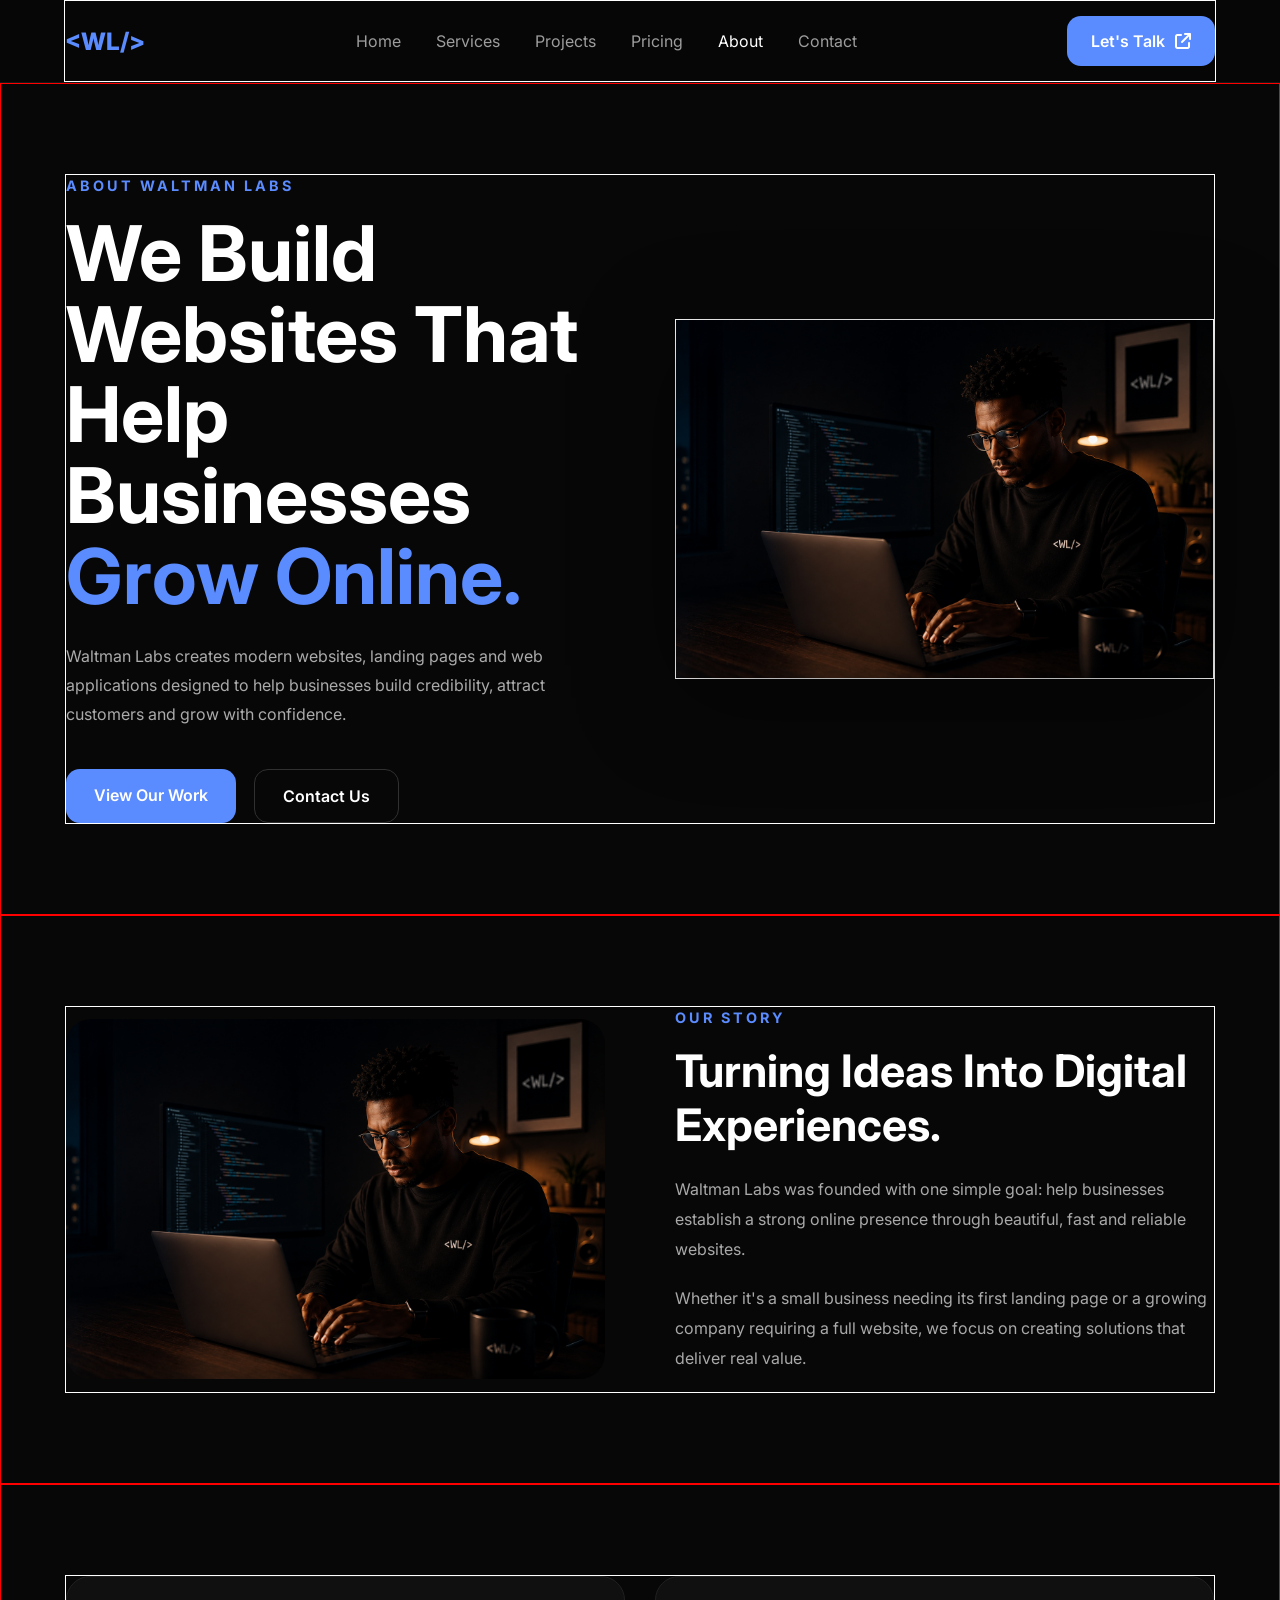
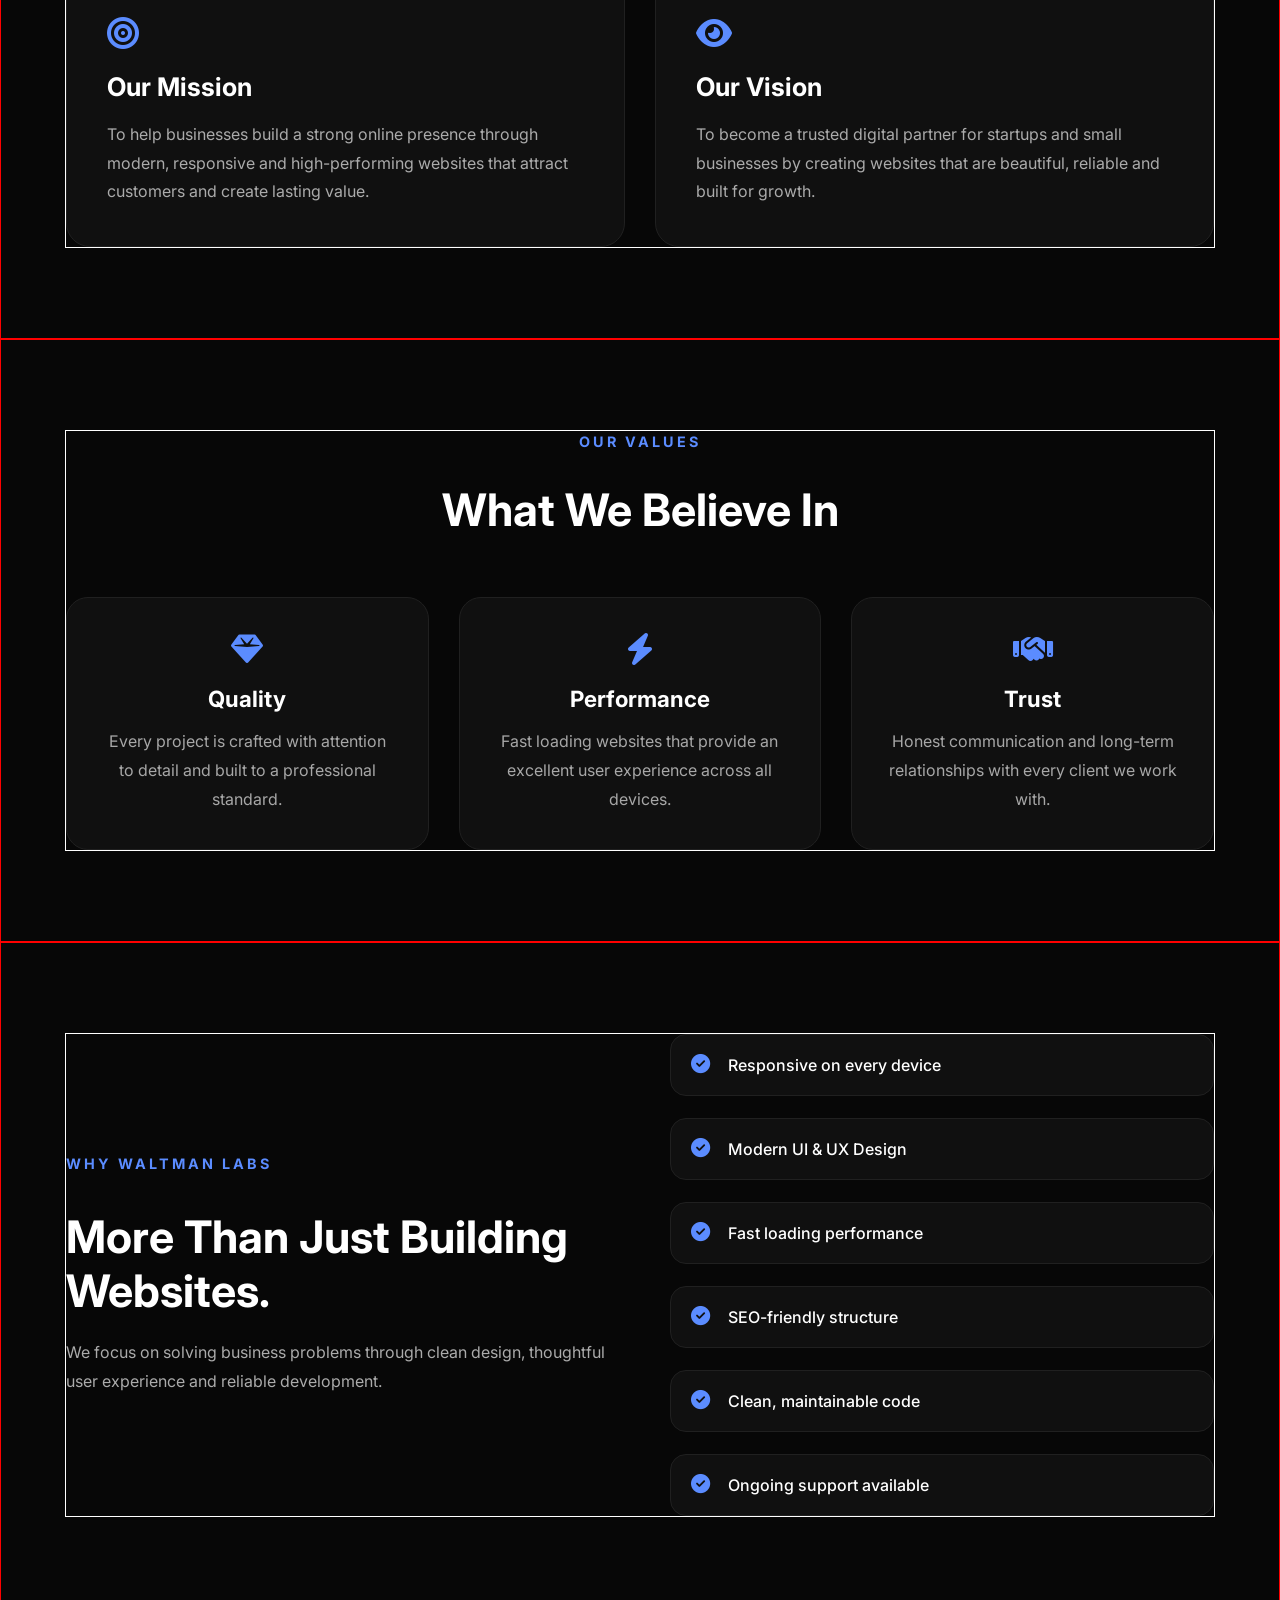
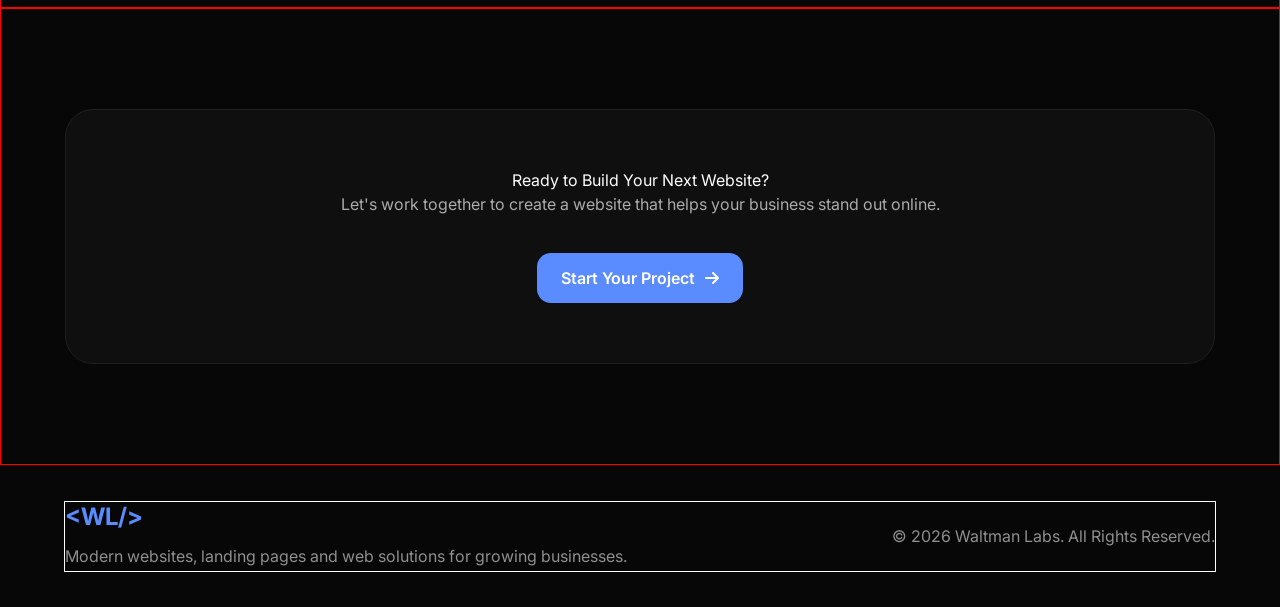
==== about.html @ fe4675aa "Initial commit" ====
<!DOCTYPE html>
<html lang="en">
  <head>
    <meta charset="UTF-8">
    <meta name="viewport" content="width=device-width, initial-scale=1.0">
    <title>About Us | Waltman Labs</title>

    <link rel="stylesheet" href="css/about.css">

    <link rel="preconnect" href="https://fonts.googleapis.com">
    <link rel="preconnect" href="https://fonts.gstatic.com" crossorigin>

    <link href="https://fonts.googleapis.com/css2?family=Inter:wght@300;400;500;600;700;800&display=swap" rel="stylesheet">

    <link rel="stylesheet"
    href="https://cdnjs.cloudflare.com/ajax/libs/font-awesome/6.6.0/css/all.min.css">
  </head>
  <body>
    <header>
      <div class="container nav">
        <a href="/" class="logo">
            &lt;WL/&gt;
        </a>

        <nav>

            <a href="/">Home</a>
            <a href="/services">Services</a>
            <a href="/projects">Projects</a>
            <a href="/pricing">Pricing</a>
            <a href="/about" class="active">About</a>
            <a href="/contact">Contact</a>

        </nav>

        <a href="/contact" class="btn">Let's Talk<i class="fas fa-arrow-up-right-from-square"></i>
        </a>
      </div>
    </header>
    
    <section class="about-hero">
      <div class="container hero-grid">
        <div class="hero-content">
          <span class="small-title">ABOUT WALTMAN LABS</span>
          <h1>We Build Websites That Help Businesses<span> Grow Online.</span>
          </h1>
          <p>Waltman Labs creates modern websites, landing pages and web applications designed to help businesses build credibility, attract customers and grow with confidence.
          </p>
          <div class="hero-buttons">
            <a href="/projects" class="primary-btn">View Our Work
            </a>
            <a href="/contact" class="secondary-btn">Contact Us
            </a>
          </div>

        </div>
        
        <div class="hero-image">
          <img
            src="images/WaltmanDevImage.png"
            alt="Developer">
        </div>
      </div>
    </section>
    
    <section class="story">
      <div class="container story-grid">
        <div class="story-image">
          <img src="images/WaltmanDevImage.png" alt="Our Story">
        </div>
        
        <div class="story-content">
          <span class="section-title">OUR STORY</span>
          <h2>Turning Ideas Into Digital Experiences.</h2>
          <p>Waltman Labs was founded with one simple goal: help businesses establish a strong online presence through beautiful, fast and reliable websites.
          </p>
          <p>Whether it's a small business needing its first landing page or a growing company requiring a full website, we focus on creating solutions that deliver real value.</p>

        </div>
      </div>
    </section>
    
    <section class="mission">
      <div class="container">
        <div class="mission-grid">
          <article class="mission-card">
            
            <i class="fas fa-bullseye"></i>
            <h3>Our Mission</h3>
            <p>To help businesses build a strong online presence through modern, responsive and high-performing websites that attract customers and create lasting value.</p>
          </article>
          
          <article class="mission-card">
            <i class="fas fa-eye"></i>
            <h3>Our Vision</h3>
            <p>To become a trusted digital partner for startups and small businesses by creating websites that are beautiful, reliable and built for growth.</p>
                
          </article>
        </div>
      </div>
    </section>
    
    <section class="values">
      <div class="container">
        <div class="section-heading">
          <span class="section-title">OUR VALUES</span>

            <h2>What We Believe In</h2>
        </div>
        
        <div class="values-grid">
          <article class="value-card">
            
            <i class="fas fa-gem"></i>
            <h3>Quality</h3>
            <p>Every project is crafted with attention to detail and built to a professional standard.</p>
          </article>
          
          <article class="value-card">
            <i class="fas fa-bolt"></i>
            <h3>Performance</h3>
            <p>Fast loading websites that provide an excellent user experience across all devices.</p>

          </article>
          
          <article class="value-card">
            <i class="fas fa-handshake"></i>
            <h3>Trust</h3>
            <p>Honest communication and long-term relationships with every client we work with.</p>

            </article>
        </div>
      </div>
    </section>
    
    <section class="why-us">
      <div class="container why-grid">
        <div>
          <span class="section-title">WHY WALTMAN LABS</span>
          <h2>More Than Just Building Websites.</h2>
          <p>We focus on solving business problems through clean design, thoughtful user experience and reliable development.
            </p>
  
        </div>
        
        <div class="features">
          <div class="feature">
            <i class="fas fa-check-circle"></i>
            <span>Responsive on every device</span>
          </div>
          
          <div class="feature">
            <i class="fas fa-check-circle"></i>
            <span>Modern UI & UX Design</span>
          </div>
          
          <div class="feature">
            <i class="fas fa-check-circle"></i>
            <span>Fast loading performance</span>
          </div>

          <div class="feature">
            <i class="fas fa-check-circle"></i>
            <span>SEO-friendly structure</span>
          </div>

          <div class="feature">
            <i class="fas fa-check-circle"></i>
            <span>Clean, maintainable code</span>
          </div>

          <div class="feature">
            <i class="fas fa-check-circle"></i>
            <span>Ongoing support available</span>
          </div>

        </div>
        
        
      </div>
    </section>
    
    <section class="cta">
      <div class="container cta-box"
        
        <h2>Ready to Build Your Next Website?</h2>
        
        <p>Let's work together to create a website that helps your business stand out online.</p>

        <a href="/contact" class="btn">Start Your Project<i class="fas fa-arrow-right"></i>
        </a>
      </div>
    </section>
    
    <footer>
      <div class="container footer">
        <div>
          
          <h3>&lt;WL/&gt;</h3>
          <p>Modern websites, landing pages and web solutions for growing businesses.
            </p>

        </div>

        <p>© 2026 Waltman Labs. All Rights Reserved.</p>

      </div>

    </footer>

  </body>
</html>
---- css/about.css ----
/*======================================
        GOOGLE FONT
======================================*/

@import url('https://fonts.googleapis.com/css2?family=Inter:wght@300;400;500;600;700;800&display=swap');

/*======================================
            RESET
======================================*/


section {
  border: 1px solid red;
}
*{
  margin:0;
  padding:0;
  box-sizing:border-box;
}

html{
  scroll-behavior:smooth;
}

body{
  font-family:"Inter",sans-serif;
  background:#070707;
  color:#fff;
  overflow-x:hidden;

}

img{
  width:100%;
  display:block;
}

a{
  text-decoration:none;
  color:inherit;
  
}

.container{
  border: 1px solid white;
  width:min(1200px,90%);
  margin:auto;
}
/*======================================
            HEADER
======================================*/

header{
  position:sticky;
  top:0;
  z-index:999;
  background:rgba(7,7,7,.94);
  backdrop-filter:blur(15px);
  border-bottom:1px solid #171717;

}

  
.nav{
  height:82px;
  display:flex;
  justify-content:space-between;
  align-items:center;

}

.logo{
  font-size:1.5rem;
  font-weight:800;
  color:#5b8cff;

}

nav{
  display:flex;
  gap:35px;

}

nav a{
  color:#9d9d9d;
  transition:.3s;

}

nav a:hover, nav a.active{
  color:#fff;

}

.btn{
  display:inline-flex;
  align-items:center;
  gap:10px;
  background:#5b8cff;
  color:#fff;
  padding:15px 24px;
  border-radius:14px;
  font-weight:600;
  transition:.3s;

}

.btn:hover{
  transform:translateY(-4px);
}


/*======================================
            HERO
======================================*/

.about-hero{
  padding:90px 0;
}

.hero-grid{
  display:grid;
  grid-template-columns:1fr 1fr;
  gap:70px;
  align-items:center;
  
}


.small-title{
  display:inline-block;
  color:#5b8cff;
  font-size:.9rem;
  letter-spacing:3px;
  font-weight:700;
  margin-bottom:20px;

}

.hero-content h1{
  font-size:clamp(3rem,6vw,5.5rem);
  line-height:1.05;
  margin-bottom:25px;

}

.hero-content h1 span{
  color:#5b8cff;
}

.hero-content p{
  color:#ababab;
  line-height:1.8;
  max-width:550px;
  margin-bottom:40px;

}

.hero-buttons{
  display:flex;
  gap:18px;
  flex-wrap:wrap;
}

.primary-btn, .secondary-btn{
  padding:16px 28px;
  border-radius:14px;
  transition:.3s;
  font-weight:600;

}

.primary-btn{
  background:#5b8cff;
  color:#fff;

}

.secondary-btn{
  border:1px solid #303030;

}


.primary-btn:hover, .secondary-btn:hover{
  transform:translateY(-4px);
}

.hero-image{
  border: 1px solid white;
  /*How does making it flex makes a difference*/
  display:flex;
  justify-content:center;
}

.hero-image img{
  max-width:560px;
  filter:drop-shadow(0 20px 50px rgba(0,0,0,.45));

}

/*======================================
            STORY
======================================*/

.story{
  padding:90px 0;

}

.story-grid{
  display:grid;
  grid-template-columns:1fr 1fr;
  gap:70px;
  align-items:center;

}

.story-image img{
  border-radius:25px;
}

.section-title{
  display:inline-block;
  color:#5b8cff;
  font-size:.9rem;
  font-weight:700;
  letter-spacing:3px;
  margin-bottom:18px;

}

.story-content h2{
  font-size:2.8rem;
  margin-bottom:22px;

}

.story-content p{
  color:#a9a9a9;
  line-height:1.9;
  margin-bottom:18px;

}

/*======================================
        MISSION SECTION
======================================*/

.mission{
  padding:90px 0;
}

.mission-grid{
  display:grid;
  grid-template-columns:repeat(2,1fr);
  gap:30px;

}

.mission-card{
  background:#101010;
  border:1px solid #202020;
  border-radius:24px;
  padding:40px;
  transition:.35s;

}

.mission-card:hover{
  transform:translateY(-8px);
  border-color:#5b8cff;
}

.mission-card i{
  font-size:2rem;
  color:#5b8cff;
  margin-bottom:22px;
}

.mission-card h3{

    font-size:1.6rem;

    margin-bottom:18px;

}

.mission-card p{

    color:#ababab;

    line-height:1.8;

}

.mission-card h3{
  font-size:1.6rem;
  margin-bottom:18px;
}

.mission-card p{
  color:#ababab;
  line-height:1.8;
}

/*======================================
            VALUES
======================================*/

.values{
  padding:90px 0;
}

.section-heading{
  text-align:center;
  margin-bottom:60px;
}

.section-heading h2{
  font-size:2.8rem;
  margin-top:15px;
}

.values-grid{
  display:grid;
  grid-template-columns:repeat(3,1fr);
  gap:30px;

}

.value-card{
  background:#101010;
  border:1px solid #202020;
  border-radius:22px;
  padding:35px;
  text-align:center;
  transition:.35s;
}

.value-card:hover{
  transform:translateY(-10px);
  border-color:#5b8cff;
}

.value-card i{
  font-size:2rem;
  color:#5b8cff;
  margin-bottom:20px;

}

.value-card h3{
  margin-bottom:15px;
  font-size:1.4rem;
}

.value-card p{
  color:#a7a7a7;
  line-height:1.8;
}

/*======================================
          WHY CHOOSE US
======================================*/

.why-us{
  padding:90px 0;
}

.why-grid{
  display:grid;
  grid-template-columns:1fr 1fr;
  gap:60px;
  align-items:center;
}

.why-grid h2{
  font-size:2.8rem;
  margin:20px 0;

}

.why-grid p{
  color:#ababab;
  line-height:1.8;

}

.features{
  display:flex;
  flex-direction:column;
  gap:22px;

}

.feature{
  display:flex;
  align-items:center;
  gap:18px;
  background:#101010;
  border:1px solid #202020;
  border-radius:16px;
  padding:20px;
  transition:.3s;
}

.feature:hover{
  border-color:#5b8cff;
  transform:translateX(8px);
}

.feature i{
  color:#5b8cff;
  font-size:1.2rem;

}

.feature span{
  font-weight:500;
}

/*======================================
              CTA
======================================*/

.cta{
  padding:100px 0;
}

.cta-box{
  background:#0f0f0f;
  border:1px solid #202020;
  border-radius:28px;
  padding:60px;
  text-align:center;
}

.cta-box h2{
  font-size:3rem;
  margin-bottom:20px;
}

.cta-box p{
  color:#ababab;
  max-width:650px;
  margin:0 auto 35px;
  line-height:1.8;
}

/*======================================
            FOOTER
======================================*/

footer{
  border-top:1px solid #1b1b1b;
  padding:35px 0;

}

.footer{

    display:flex;

    justify-content:space-between;

    align-items:center;

    gap:30px;

    flex-wrap:wrap;

}

.footer h3{

    color:#5b8cff;

    font-size:1.5rem;

    margin-bottom:12px;

}

.footer p{

    color:#8f8f8f;

    line-height:1.7;

}
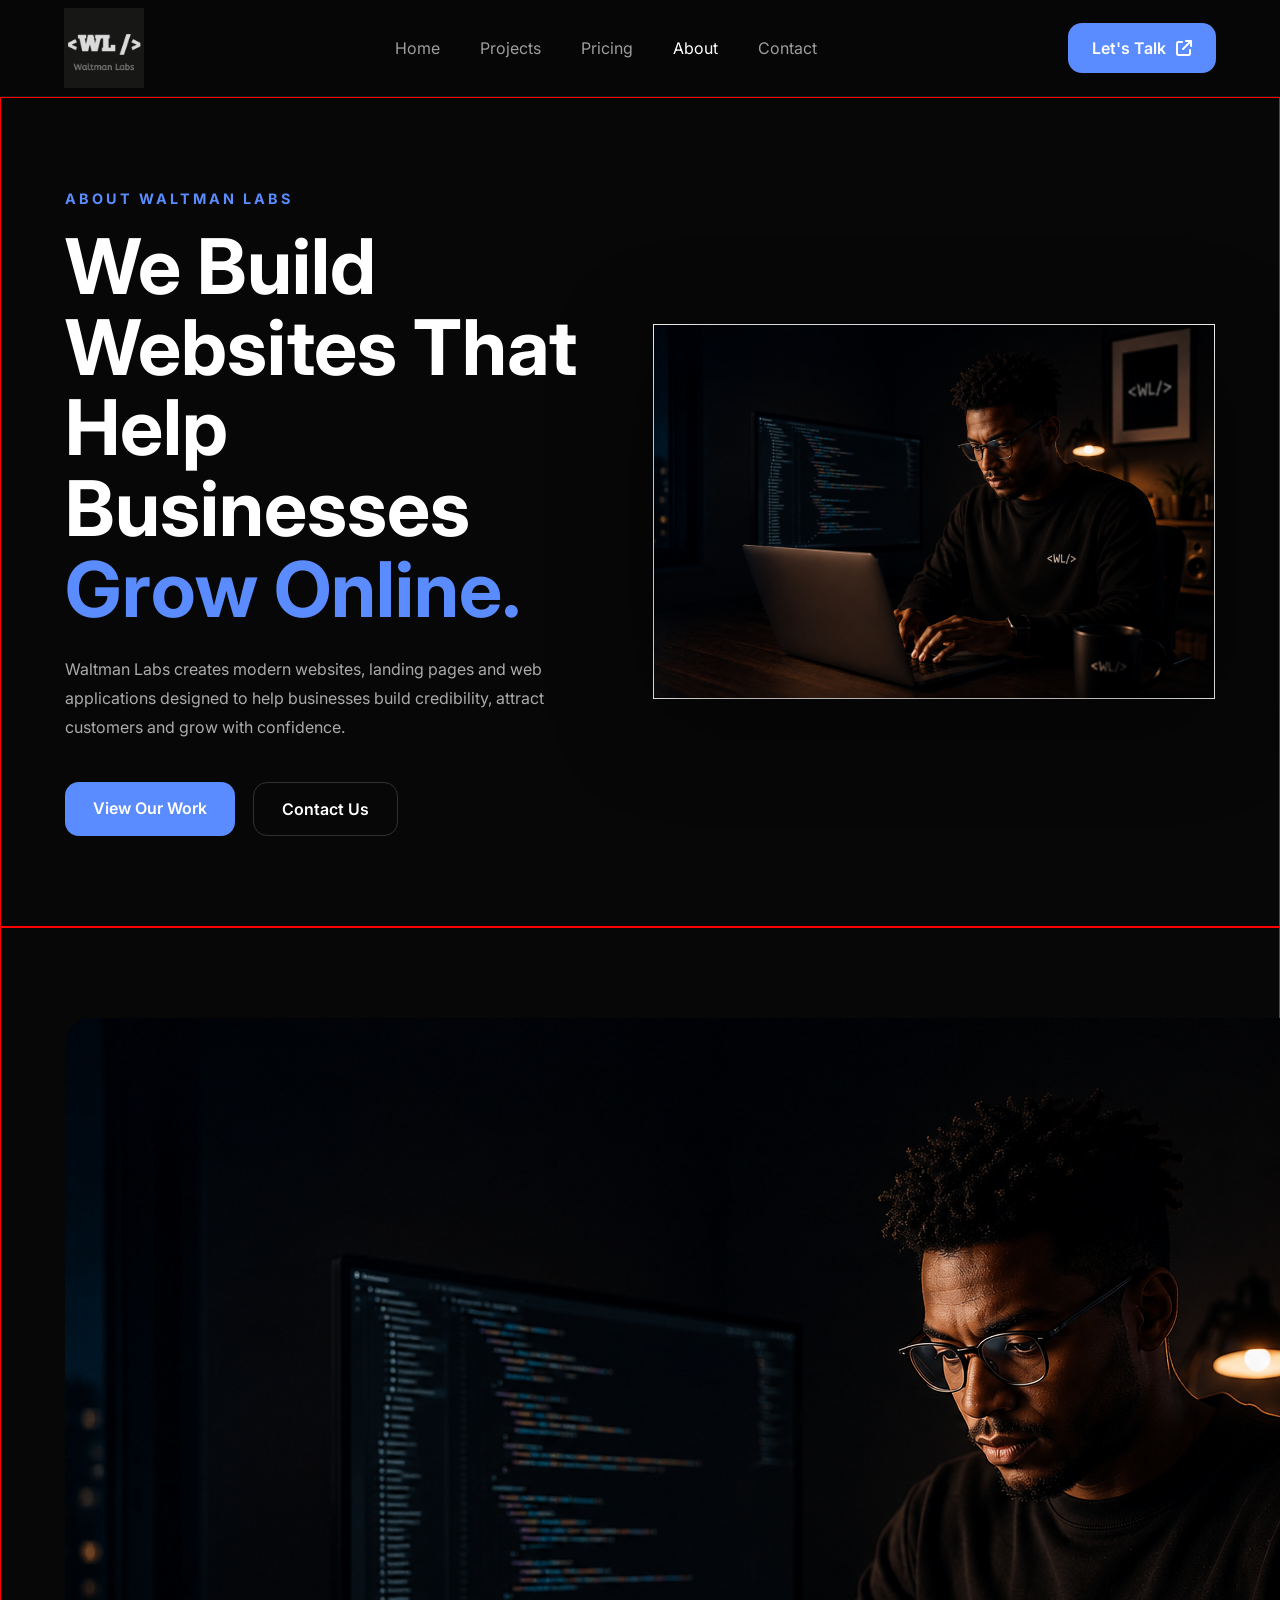
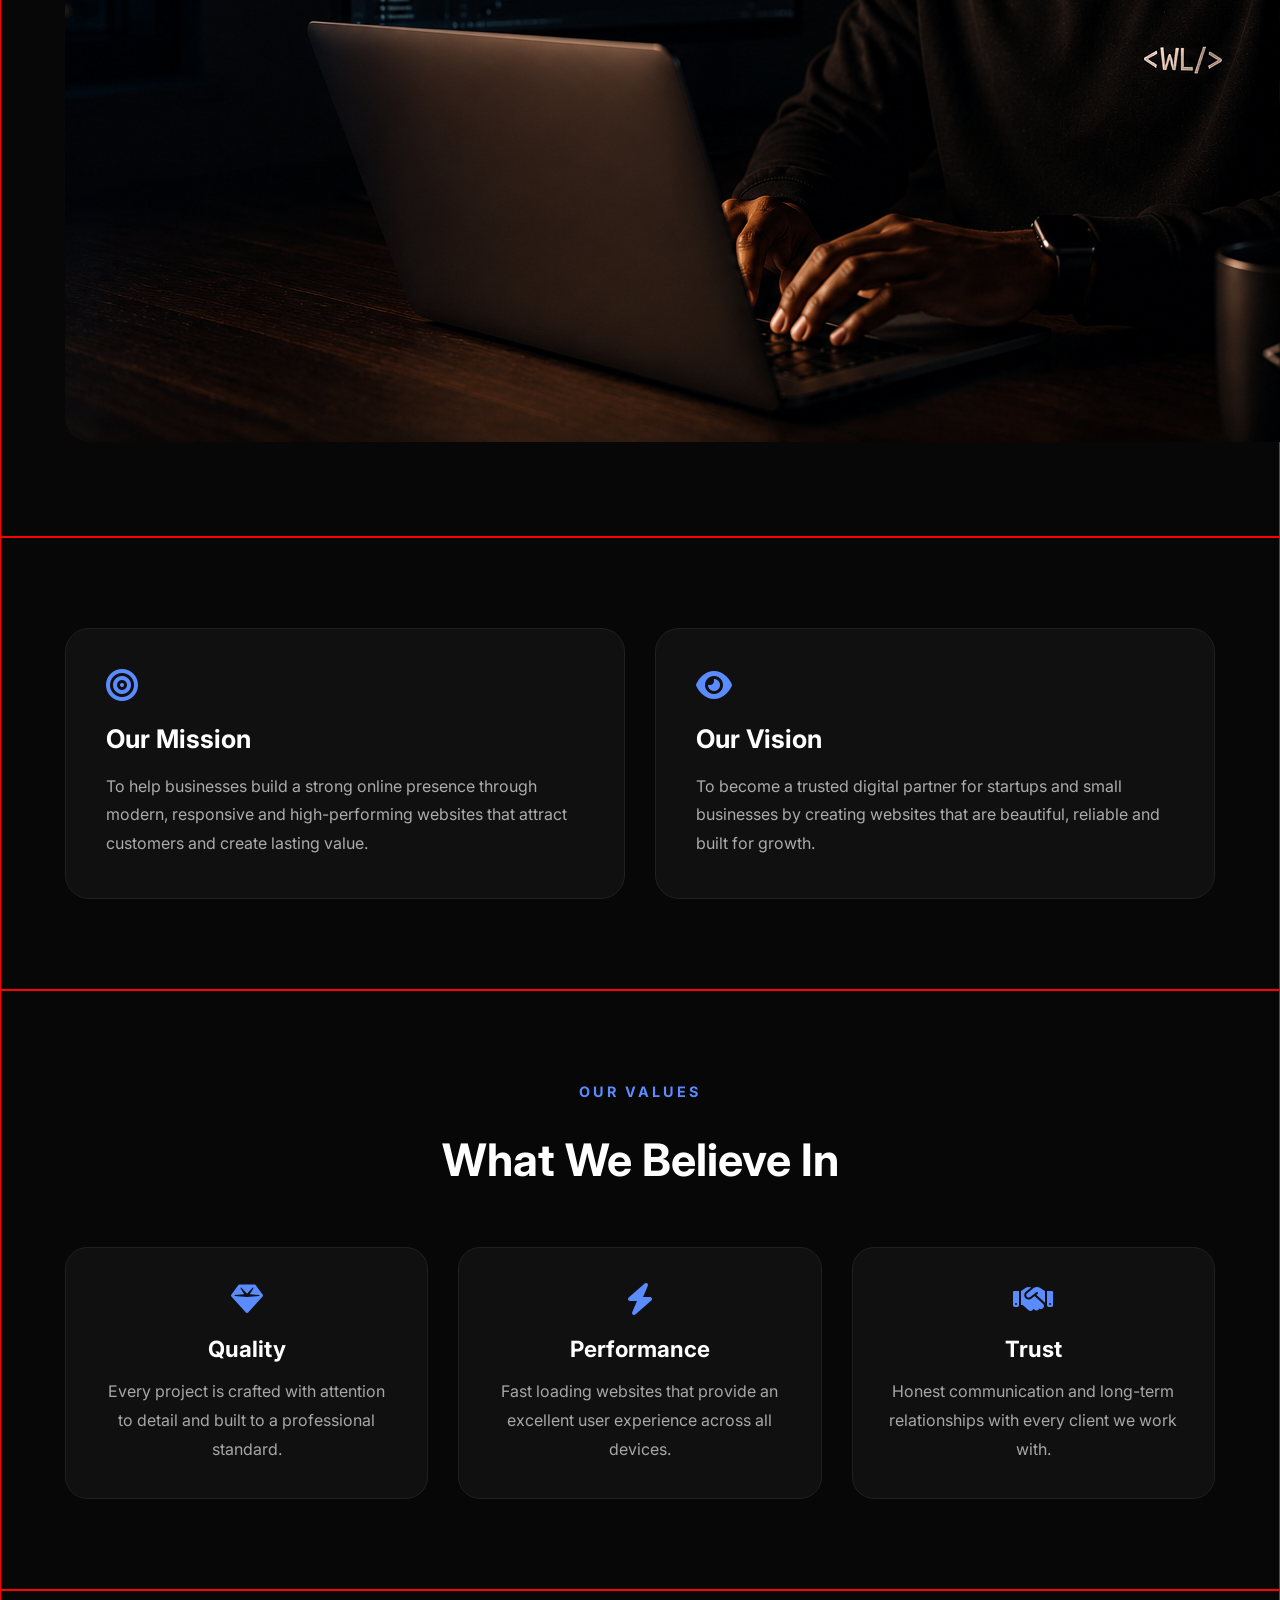
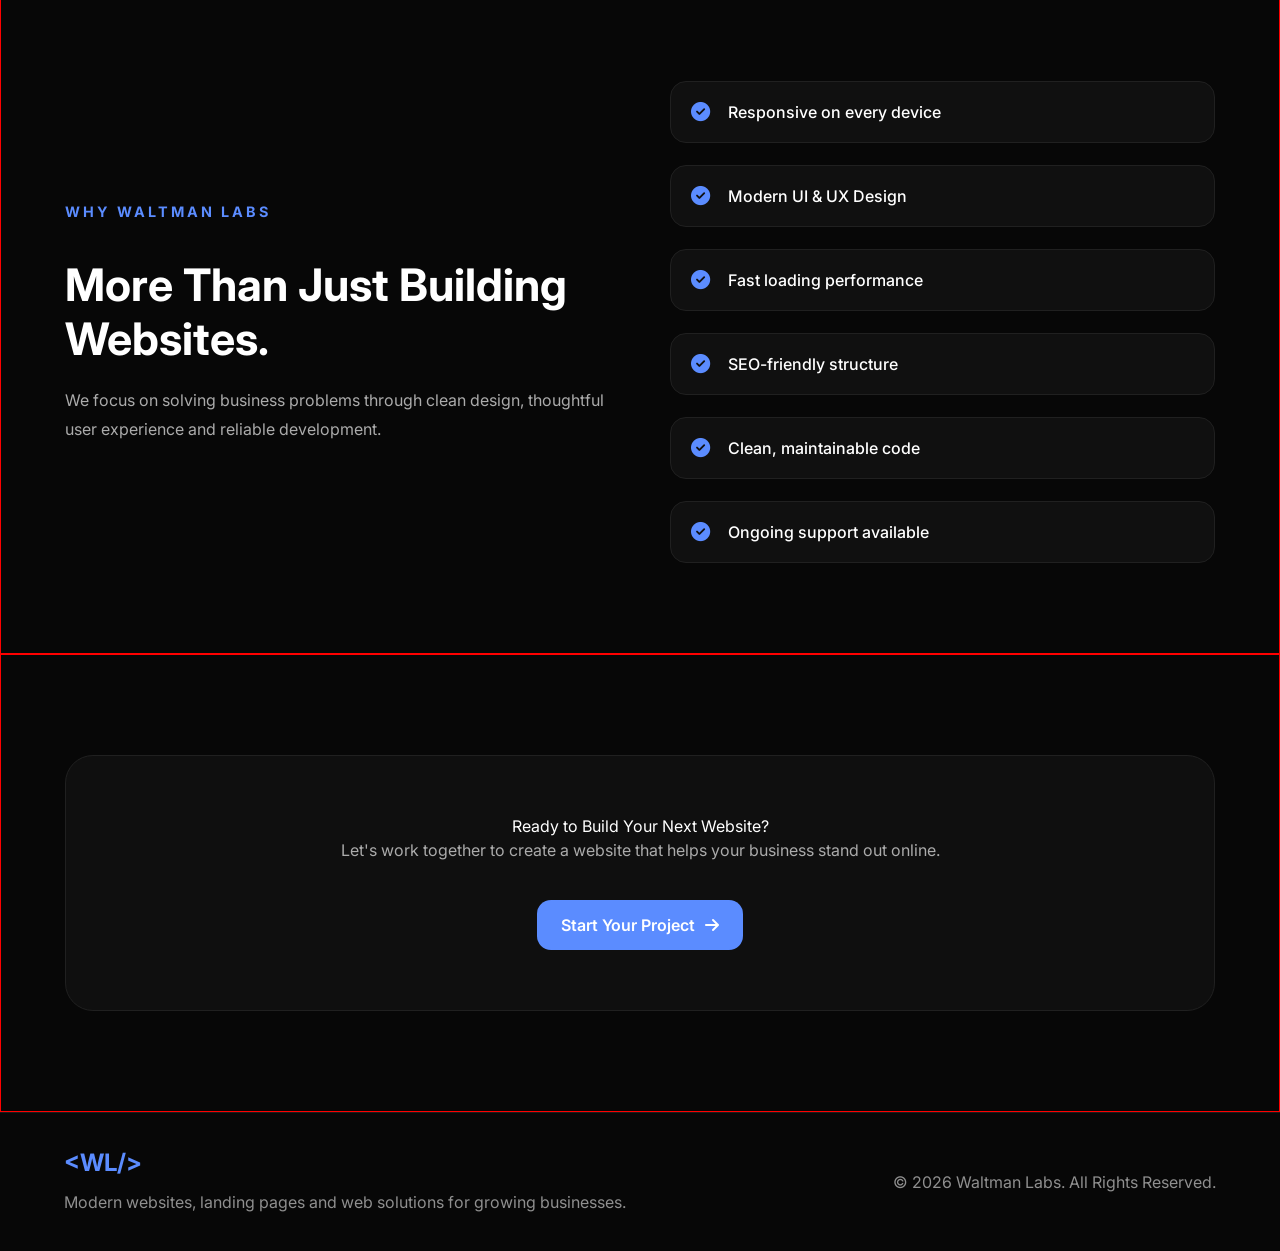
==== commit 2dc933fe: "Make header mobile responsive across all pages" ====
--- a/about.html
+++ b/about.html
@@ -17,25 +17,28 @@
   </head>
   <body>
     <header>
-      <div class="container nav">
-        <a href="/" class="logo">
-            &lt;WL/&gt;
+      <nav class="container">
+        <img src="images/WaltmanLogo.png" class="logo">
+        
+        <ul class="nav-links" id="navMenu">
+          
+          <li><a href="/">Home</a></li>
+          <li><a href="/projects">Projects</a></li>
+          <li><a href="/pricing">Pricing</a></li>
+          <li><a href="/about" class="active">About</a></li>
+          <li><a href="/contact">Contact</a></li>
+        </ul>
+
+        <a href="/contact" class="btn">
+            Let's Talk
+            <i class="fas fa-arrow-up-right-from-square"></i>
         </a>
-
-        <nav>
-
-            <a href="/">Home</a>
-            <a href="/services">Services</a>
-            <a href="/projects">Projects</a>
-            <a href="/pricing">Pricing</a>
-            <a href="/about" class="active">About</a>
-            <a href="/contact">Contact</a>
-
-        </nav>
-
-        <a href="/contact" class="btn">Let's Talk<i class="fas fa-arrow-up-right-from-square"></i>
-        </a>
-      </div>
+      
+        <button class="hamburger">
+        <i class="fa-solid fa-bars"></i>
+        </button>
+
+      </nav>
     </header>
     
     <section class="about-hero">
@@ -207,6 +210,6 @@
       </div>
 
     </footer>
-
+    <script src="js/index.js"></script>
   </body>
 </html>
--- a/css/about.css
+++ b/css/about.css
@@ -30,11 +30,6 @@
 
 }
 
-img{
-  width:100%;
-  display:block;
-}
-
 a{
   text-decoration:none;
   color:inherit;
@@ -42,7 +37,6 @@
 }
 
 .container{
-  border: 1px solid white;
   width:min(1200px,90%);
   margin:auto;
 }
@@ -51,47 +45,51 @@
 ======================================*/
 
 header{
+  padding: .5rem 0;
   position:sticky;
   top:0;
   z-index:999;
   background:rgba(7,7,7,.94);
   backdrop-filter:blur(15px);
   border-bottom:1px solid #171717;
-
-}
-
-  
-.nav{
-  height:82px;
+}
+
+  
+nav{
   display:flex;
   justify-content:space-between;
   align-items:center;
-
-}
-
-.logo{
-  font-size:1.5rem;
-  font-weight:800;
-  color:#5b8cff;
-
-}
-
-nav{
+}
+
+.nav-links{
   display:flex;
-  gap:35px;
-
-}
-
-nav a{
+  gap:40px;
+  list-style:none;
+}
+
+.nav-links a{
   color:#9d9d9d;
   transition:.3s;
-
-}
-
-nav a:hover, nav a.active{
+}
+
+.nav-links a:hover, .nav-links a.active{
   color:#fff;
-
-}
+}
+
+
+.logo {
+  height: 80px;
+} 
+
+.hamburger{
+  display:none;
+  background:none;
+  border:none;
+  color:white;
+  font-size:2rem;
+  cursor:pointer;
+}
+
 
 .btn{
   display:inline-flex;
@@ -414,7 +412,6 @@
 .feature i{
   color:#5b8cff;
   font-size:1.2rem;
-
 }
 
 .feature span{
@@ -492,19 +489,74 @@
 }
 
 
-
-
-
-
-
-
-
-
-
-
-
-
-
-
-
-
+/* ---------- Tablets ---------- */
+
+@media (max-width:900px){
+
+  .nav-links{
+    display:none;
+    position:absolute;
+    top:80px;
+    left:0;
+    width:100%;
+    flex-direction:column;
+    align-items:center;
+    gap:25px;
+    padding:30px 0;
+    background:#111;
+    transform:translateY(-100%);
+    opacity:0;
+    visibility:hidden;
+  }
+  
+  .nav-links.active{
+    display: flex;
+    transform:translateY(0);
+    opacity:1;
+    visibility:visible;
+  }
+  
+  .hamburger{
+    display:block;
+  }
+  
+}
+
+
+/* ---------- Phones ---------- */
+@media (max-width:600px){
+  
+  .container {
+    width: 94%;
+  }
+  
+  .logo {
+    height: 50px;
+  }
+  
+  .btn {
+    display: none;
+  }
+  
+  a {
+    font-size:.9rem;
+  }
+
+
+}
+
+
+
+
+
+
+
+
+
+
+
+
+
+
+
+
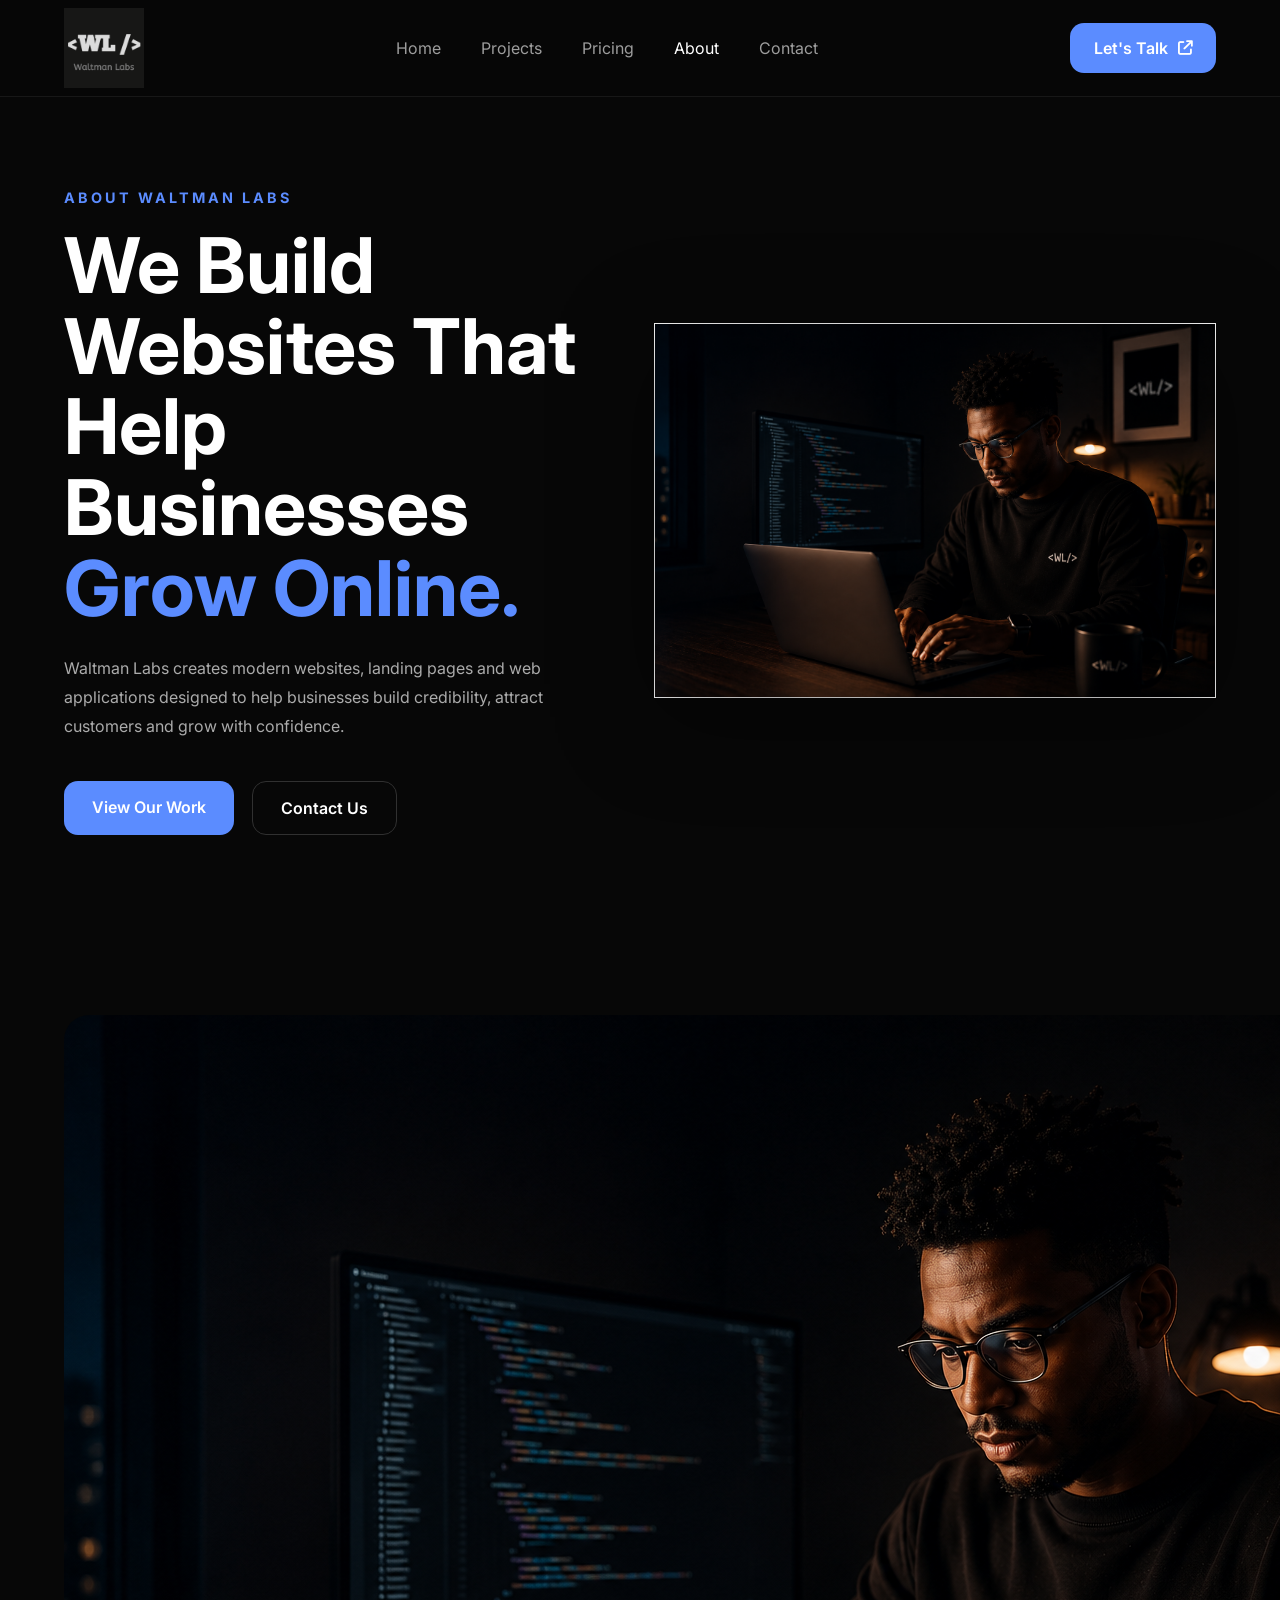
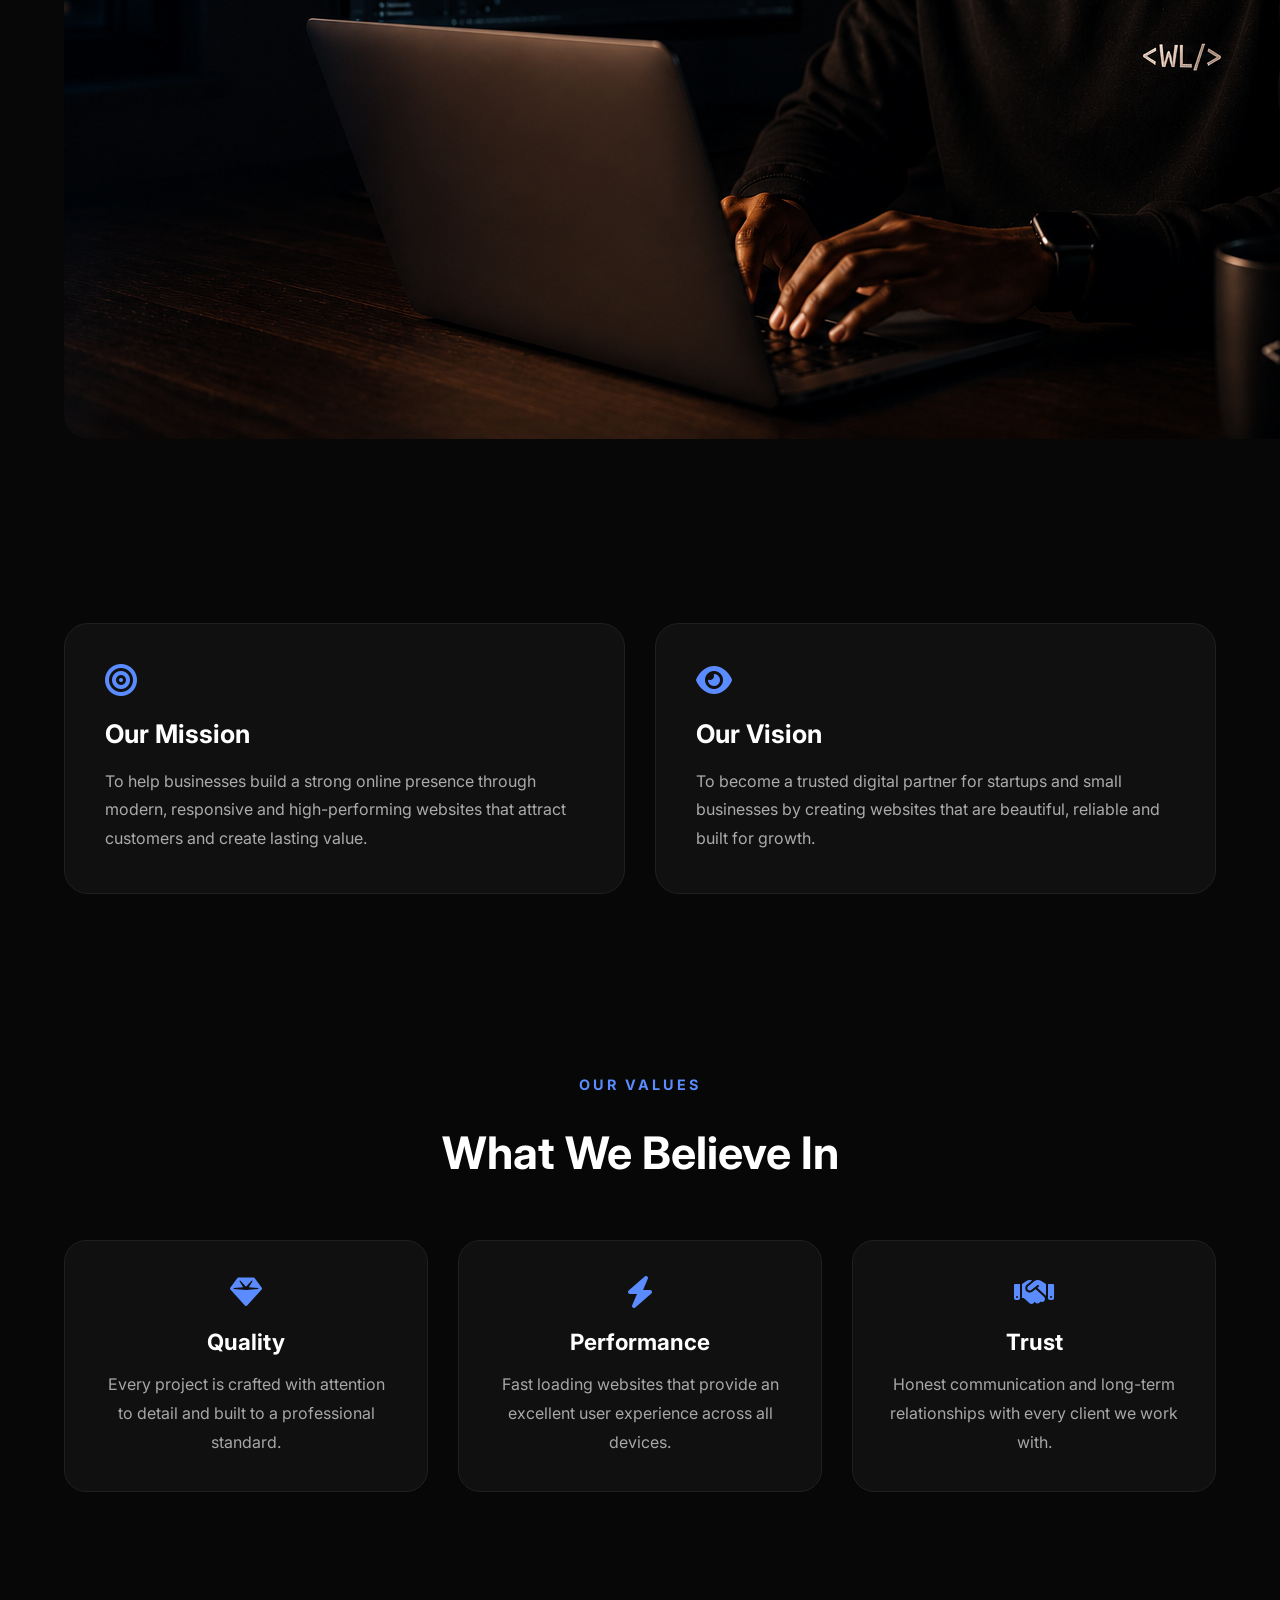
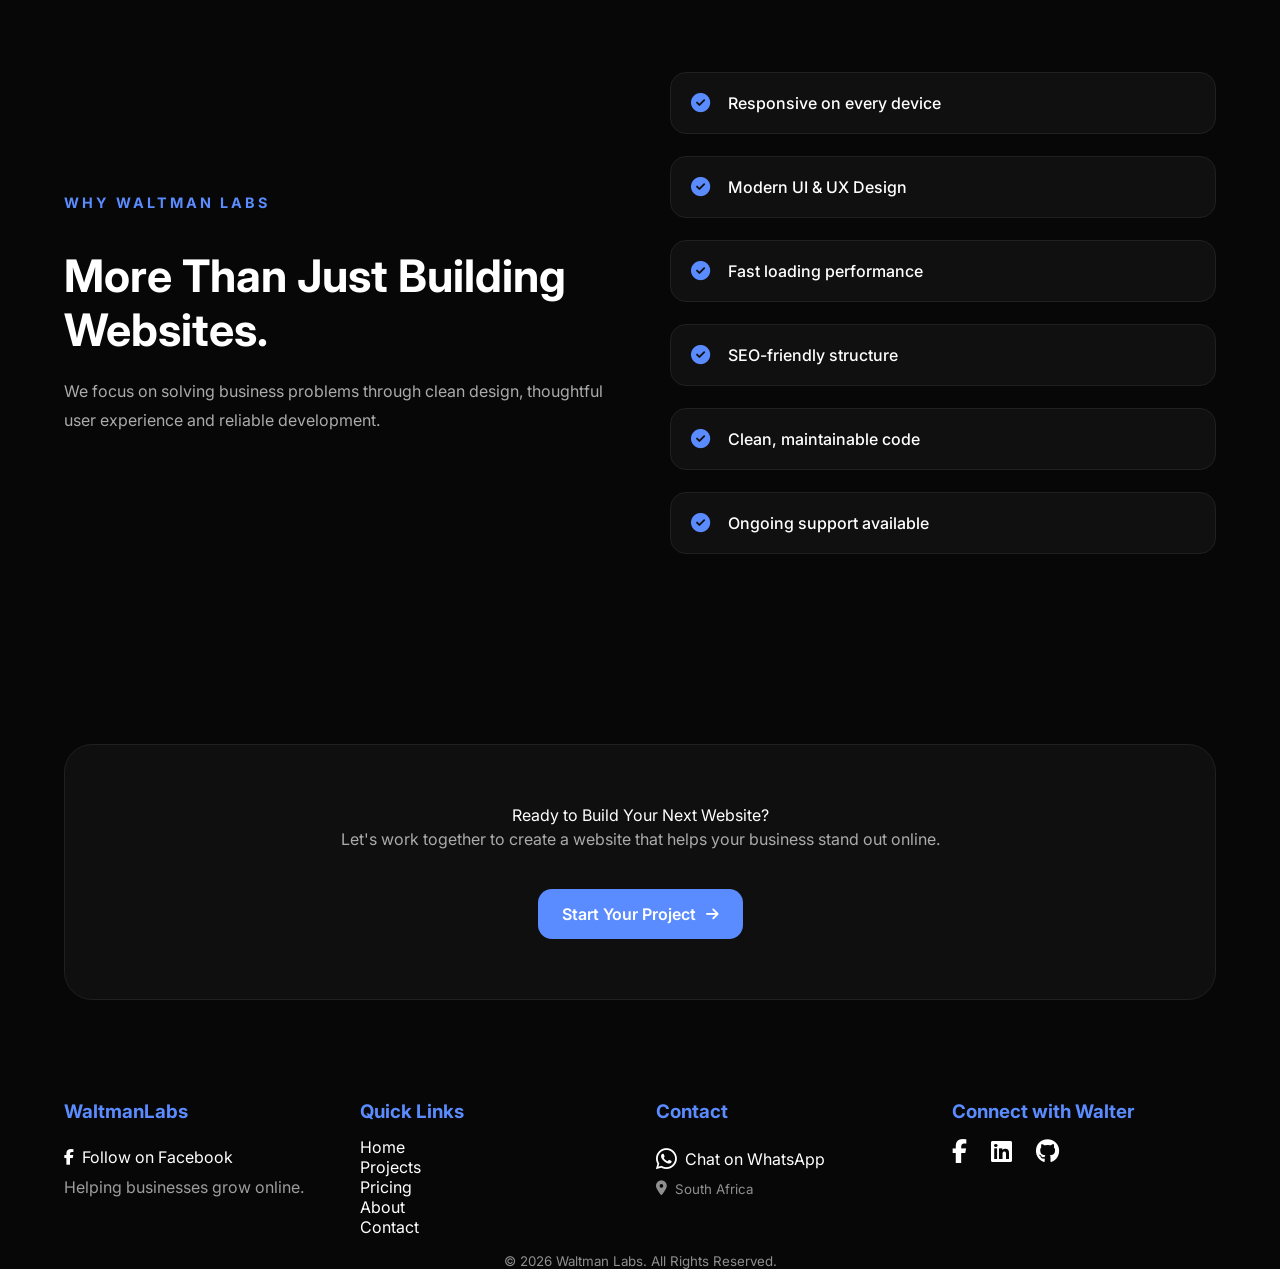
==== commit d7d8c232: "Make footer mobile responsive across all pages" ====
--- a/about.html
+++ b/about.html
@@ -5,7 +5,10 @@
     <meta name="viewport" content="width=device-width, initial-scale=1.0">
     <title>About Us | Waltman Labs</title>
 
-    <link rel="stylesheet" href="css/about.css">
+    <link rel="stylesheet" href="css/pages/about.css">
+    <link rel="stylesheet" href="css/header.css">
+    <link rel="stylesheet" href="css/main.css">
+    <link rel="stylesheet" href="css/footer.css">
 
     <link rel="preconnect" href="https://fonts.googleapis.com">
     <link rel="preconnect" href="https://fonts.gstatic.com" crossorigin>
@@ -16,30 +19,7 @@
     href="https://cdnjs.cloudflare.com/ajax/libs/font-awesome/6.6.0/css/all.min.css">
   </head>
   <body>
-    <header>
-      <nav class="container">
-        <img src="images/WaltmanLogo.png" class="logo">
-        
-        <ul class="nav-links" id="navMenu">
-          
-          <li><a href="/">Home</a></li>
-          <li><a href="/projects">Projects</a></li>
-          <li><a href="/pricing">Pricing</a></li>
-          <li><a href="/about" class="active">About</a></li>
-          <li><a href="/contact">Contact</a></li>
-        </ul>
-
-        <a href="/contact" class="btn">
-            Let's Talk
-            <i class="fas fa-arrow-up-right-from-square"></i>
-        </a>
-      
-        <button class="hamburger">
-        <i class="fa-solid fa-bars"></i>
-        </button>
-
-      </nav>
-    </header>
+    <div id="header"></div>
     
     <section class="about-hero">
       <div class="container hero-grid">
@@ -195,21 +175,8 @@
       </div>
     </section>
     
-    <footer>
-      <div class="container footer">
-        <div>
-          
-          <h3>&lt;WL/&gt;</h3>
-          <p>Modern websites, landing pages and web solutions for growing businesses.
-            </p>
-
-        </div>
-
-        <p>© 2026 Waltman Labs. All Rights Reserved.</p>
-
-      </div>
-
-    </footer>
+    <div id="footer"></div>
     <script src="js/index.js"></script>
+    <script src="js/components.js"></script>
   </body>
 </html>
--- a/css/pages/about.css
+++ b/css/pages/about.css
@@ -0,0 +1,374 @@
+
+
+
+/*======================================
+            HERO
+======================================*/
+
+.about-hero{
+  padding:90px 0;
+}
+
+.hero-grid{
+  display:grid;
+  grid-template-columns:1fr 1fr;
+  gap:70px;
+  align-items:center;
+  
+}
+
+
+.small-title{
+  display:inline-block;
+  color:#5b8cff;
+  font-size:.9rem;
+  letter-spacing:3px;
+  font-weight:700;
+  margin-bottom:20px;
+
+}
+
+.hero-content h1{
+  font-size:clamp(3rem,6vw,5.5rem);
+  line-height:1.05;
+  margin-bottom:25px;
+
+}
+
+.hero-content h1 span{
+  color:#5b8cff;
+}
+
+.hero-content p{
+  color:#ababab;
+  line-height:1.8;
+  max-width:550px;
+  margin-bottom:40px;
+
+}
+
+.hero-buttons{
+  display:flex;
+  gap:18px;
+  flex-wrap:wrap;
+}
+
+.primary-btn, .secondary-btn{
+  padding:16px 28px;
+  border-radius:14px;
+  transition:.3s;
+  font-weight:600;
+
+}
+
+.primary-btn{
+  background:#5b8cff;
+  color:#fff;
+
+}
+
+.secondary-btn{
+  border:1px solid #303030;
+
+}
+
+
+.primary-btn:hover, .secondary-btn:hover{
+  transform:translateY(-4px);
+}
+
+.hero-image{
+  border: 1px solid white;
+  /*How does making it flex makes a difference*/
+  display:flex;
+  justify-content:center;
+}
+
+.hero-image img{
+  max-width:560px;
+  filter:drop-shadow(0 20px 50px rgba(0,0,0,.45));
+
+}
+
+/*======================================
+            STORY
+======================================*/
+
+.story{
+  padding:90px 0;
+
+}
+
+.story-grid{
+  display:grid;
+  grid-template-columns:1fr 1fr;
+  gap:70px;
+  align-items:center;
+
+}
+
+.story-image img{
+  border-radius:25px;
+}
+
+.section-title{
+  display:inline-block;
+  color:#5b8cff;
+  font-size:.9rem;
+  font-weight:700;
+  letter-spacing:3px;
+  margin-bottom:18px;
+
+}
+
+.story-content h2{
+  font-size:2.8rem;
+  margin-bottom:22px;
+
+}
+
+.story-content p{
+  color:#a9a9a9;
+  line-height:1.9;
+  margin-bottom:18px;
+
+}
+
+/*======================================
+        MISSION SECTION
+======================================*/
+
+.mission{
+  padding:90px 0;
+}
+
+.mission-grid{
+  display:grid;
+  grid-template-columns:repeat(2,1fr);
+  gap:30px;
+
+}
+
+.mission-card{
+  background:#101010;
+  border:1px solid #202020;
+  border-radius:24px;
+  padding:40px;
+  transition:.35s;
+
+}
+
+.mission-card:hover{
+  transform:translateY(-8px);
+  border-color:#5b8cff;
+}
+
+.mission-card i{
+  font-size:2rem;
+  color:#5b8cff;
+  margin-bottom:22px;
+}
+
+.mission-card h3{
+
+    font-size:1.6rem;
+
+    margin-bottom:18px;
+
+}
+
+.mission-card p{
+
+    color:#ababab;
+
+    line-height:1.8;
+
+}
+
+.mission-card h3{
+  font-size:1.6rem;
+  margin-bottom:18px;
+}
+
+.mission-card p{
+  color:#ababab;
+  line-height:1.8;
+}
+
+/*======================================
+            VALUES
+======================================*/
+
+.values{
+  padding:90px 0;
+}
+
+.section-heading{
+  text-align:center;
+  margin-bottom:60px;
+}
+
+.section-heading h2{
+  font-size:2.8rem;
+  margin-top:15px;
+}
+
+.values-grid{
+  display:grid;
+  grid-template-columns:repeat(3,1fr);
+  gap:30px;
+
+}
+
+.value-card{
+  background:#101010;
+  border:1px solid #202020;
+  border-radius:22px;
+  padding:35px;
+  text-align:center;
+  transition:.35s;
+}
+
+.value-card:hover{
+  transform:translateY(-10px);
+  border-color:#5b8cff;
+}
+
+.value-card i{
+  font-size:2rem;
+  color:#5b8cff;
+  margin-bottom:20px;
+
+}
+
+.value-card h3{
+  margin-bottom:15px;
+  font-size:1.4rem;
+}
+
+.value-card p{
+  color:#a7a7a7;
+  line-height:1.8;
+}
+
+/*======================================
+          WHY CHOOSE US
+======================================*/
+
+.why-us{
+  padding:90px 0;
+}
+
+.why-grid{
+  display:grid;
+  grid-template-columns:1fr 1fr;
+  gap:60px;
+  align-items:center;
+}
+
+.why-grid h2{
+  font-size:2.8rem;
+  margin:20px 0;
+
+}
+
+.why-grid p{
+  color:#ababab;
+  line-height:1.8;
+
+}
+
+.features{
+  display:flex;
+  flex-direction:column;
+  gap:22px;
+
+}
+
+.feature{
+  display:flex;
+  align-items:center;
+  gap:18px;
+  background:#101010;
+  border:1px solid #202020;
+  border-radius:16px;
+  padding:20px;
+  transition:.3s;
+}
+
+.feature:hover{
+  border-color:#5b8cff;
+  transform:translateX(8px);
+}
+
+.feature i{
+  color:#5b8cff;
+  font-size:1.2rem;
+}
+
+.feature span{
+  font-weight:500;
+}
+
+/*======================================
+              CTA
+======================================*/
+
+.cta{
+  padding:100px 0;
+}
+
+.cta-box{
+  background:#0f0f0f;
+  border:1px solid #202020;
+  border-radius:28px;
+  padding:60px;
+  text-align:center;
+}
+
+.cta-box h2{
+  font-size:3rem;
+  margin-bottom:20px;
+}
+
+.cta-box p{
+  color:#ababab;
+  max-width:650px;
+  margin:0 auto 35px;
+  line-height:1.8;
+}
+
+
+/* ---------- Tablets ---------- */
+
+@media (max-width:900px){
+
+  
+}
+
+
+/* ---------- Phones ---------- */
+@media (max-width:600px){
+  
+  .container {
+    width: 94%;
+  }
+  
+
+}
+
+
+
+
+
+
+
+
+
+
+
+
+
+
+
+
--- a/css/header.css
+++ b/css/header.css
@@ -0,0 +1,123 @@
+/*======================================
+            HEADER
+======================================*/
+
+
+header{
+  padding: .5rem 0;
+  position:sticky;
+  top:0;
+  z-index:999;
+  background:rgba(7,7,7,.94);
+  backdrop-filter:blur(15px);
+  border-bottom:1px solid #171717;
+}
+
+.logo {
+  height: 80px;
+} 
+
+
+nav{
+  display:flex;
+  justify-content:space-between;
+  align-items:center;
+}
+
+
+.nav-links{
+  display:flex;
+  gap:40px;
+  list-style:none;
+}
+
+.nav-links a{
+  color:#9d9d9d;
+  transition:.3s;
+  text-decoration:none;
+
+}
+
+.nav-links a:hover, .nav-links a.active{
+  color:#fff;
+}
+
+.btn{
+  display:inline-flex;
+  align-items:center;
+  gap:10px;
+  background:#5b8cff;
+  color:#fff;
+  padding:15px 24px;
+  border-radius:14px;
+  font-weight:600;
+  transition:.3s;
+
+}
+
+.btn:hover{
+  transform:translateY(-4px);
+}
+
+.btn i{
+  font-size:.9rem;
+}
+
+.hamburger{
+  display:none;
+  background:none;
+  border:none;
+  color:white;
+  font-size:2rem;
+  cursor:pointer;
+}
+
+/*======================================
+        RESPONSIVE DESIGN
+======================================*/
+
+/* ---------- Tablets ---------- */
+
+@media(max-width:900px){
+  .nav-links{
+    display:none;
+    position:absolute;
+    top:80px;
+    left:0;
+    width:100%;
+    flex-direction:column;
+    align-items:center;
+    gap:25px;
+    padding:30px 0;
+    background:#111;
+    transform:translateY(-100%);
+    opacity:0;
+    visibility:hidden;
+  }
+  
+  .nav-links.active{
+    display: flex;
+    transform:translateY(0);
+    opacity:1;
+    visibility:visible;
+  }
+  
+  .hamburger{
+    display:block;
+  }
+}
+
+/* ---------- Phones ---------- */
+@media (max-width:600px){
+  .logo {
+    height: 50px;
+  }
+
+  .btn {
+    display: none;
+  }
+  
+  a {
+    font-size:.9rem;
+  }
+}
--- a/css/main.css
+++ b/css/main.css
@@ -0,0 +1,39 @@
+/*======================================
+        GOOGLE FONT
+======================================*/
+
+@import url('https://fonts.googleapis.com/css2?family=Inter:wght@300;400;500;600;700;800&display=swap');
+
+/*======================================
+            RESET
+======================================*/
+
+
+*{
+  margin:0;
+  padding:0;
+  box-sizing:border-box;
+}
+
+html{
+  scroll-behavior:smooth;
+}
+
+body{
+  font-family:"Inter",sans-serif;
+  background:#070707;
+  color:#fff;
+  overflow-x:hidden;
+
+}
+
+a{
+  text-decoration:none;
+  color:inherit;
+  
+}
+
+.container{
+  width:min(1200px,90%);
+  margin:auto;
+}
--- a/css/footer.css
+++ b/css/footer.css
@@ -0,0 +1,108 @@
+
+/*======================================
+        FOOTER
+======================================*/
+
+.footer-grid {
+  display: grid;
+  grid-template-columns: repeat(4, 1fr);
+  gap: 32px;
+  margin-bottom: 1rem;
+}
+
+.footer-grid h3 {
+  margin-bottom: .9rem;
+  color: #5b8cff;
+}
+.footer-grid p {
+  color: #9d9d9d;
+}
+
+.footer-grid .contact, .footer-grid .walmanlabs-info {
+  display: flex;
+  flex-direction: column;
+  gap: .6rem;
+}
+
+.footer-grid .social-links {
+  display: flex;
+  align-items: center;
+  justify-content: flex-start;
+  margin-top: 1rem;
+  gap: 1.5rem;
+}
+
+.footer-grid .social-links i{
+  color: white;
+  font-size: 1.5rem;
+}
+
+.footer-nav-links ul {
+  list-style: none;
+}
+
+.footer-nav-links a {
+  text-decoration: none;
+  color: white;
+}
+.footer-grid .contact a, .walmanlabs-info a, small {
+  display: flex;
+  align-items: center;
+  justify-content: flex-start;
+  gap: 8px;
+  color: inherit;
+  text-decoration: none;
+}
+
+.footer-grid .contact i {
+  font-size: 1.5rem;
+}
+.footer-grid .contact small i {
+  font-size: .9rem;
+}
+footer small {
+  color:#8f8f8f;
+}
+footer .copyright {
+  display: flex;
+  justify-content: center;
+}
+
+
+/*======================================
+        RESPONSIVE DESIGN
+======================================*/
+
+/* ---------- Tablets ---------- */
+@media(max-width:900px){
+  
+  .footer-grid {
+    grid-template-columns: 1fr 1fr;
+  }
+  
+}
+
+/* ---------- Phones ---------- */
+@media (max-width:600px){
+  
+  .footer-grid {
+    grid-template-columns: 1fr;
+  }
+  
+  footer {
+    text-align: center;
+  }
+  
+  .footer-grid h3 {
+    margin-bottom: .5rem;
+  }
+  
+  .footer-grid .contact, .footer-grid .walmanlabs-info {
+    align-items: center;
+    
+  }
+
+  .footer-grid .social-links {
+    justify-content: center;
+  }
+}
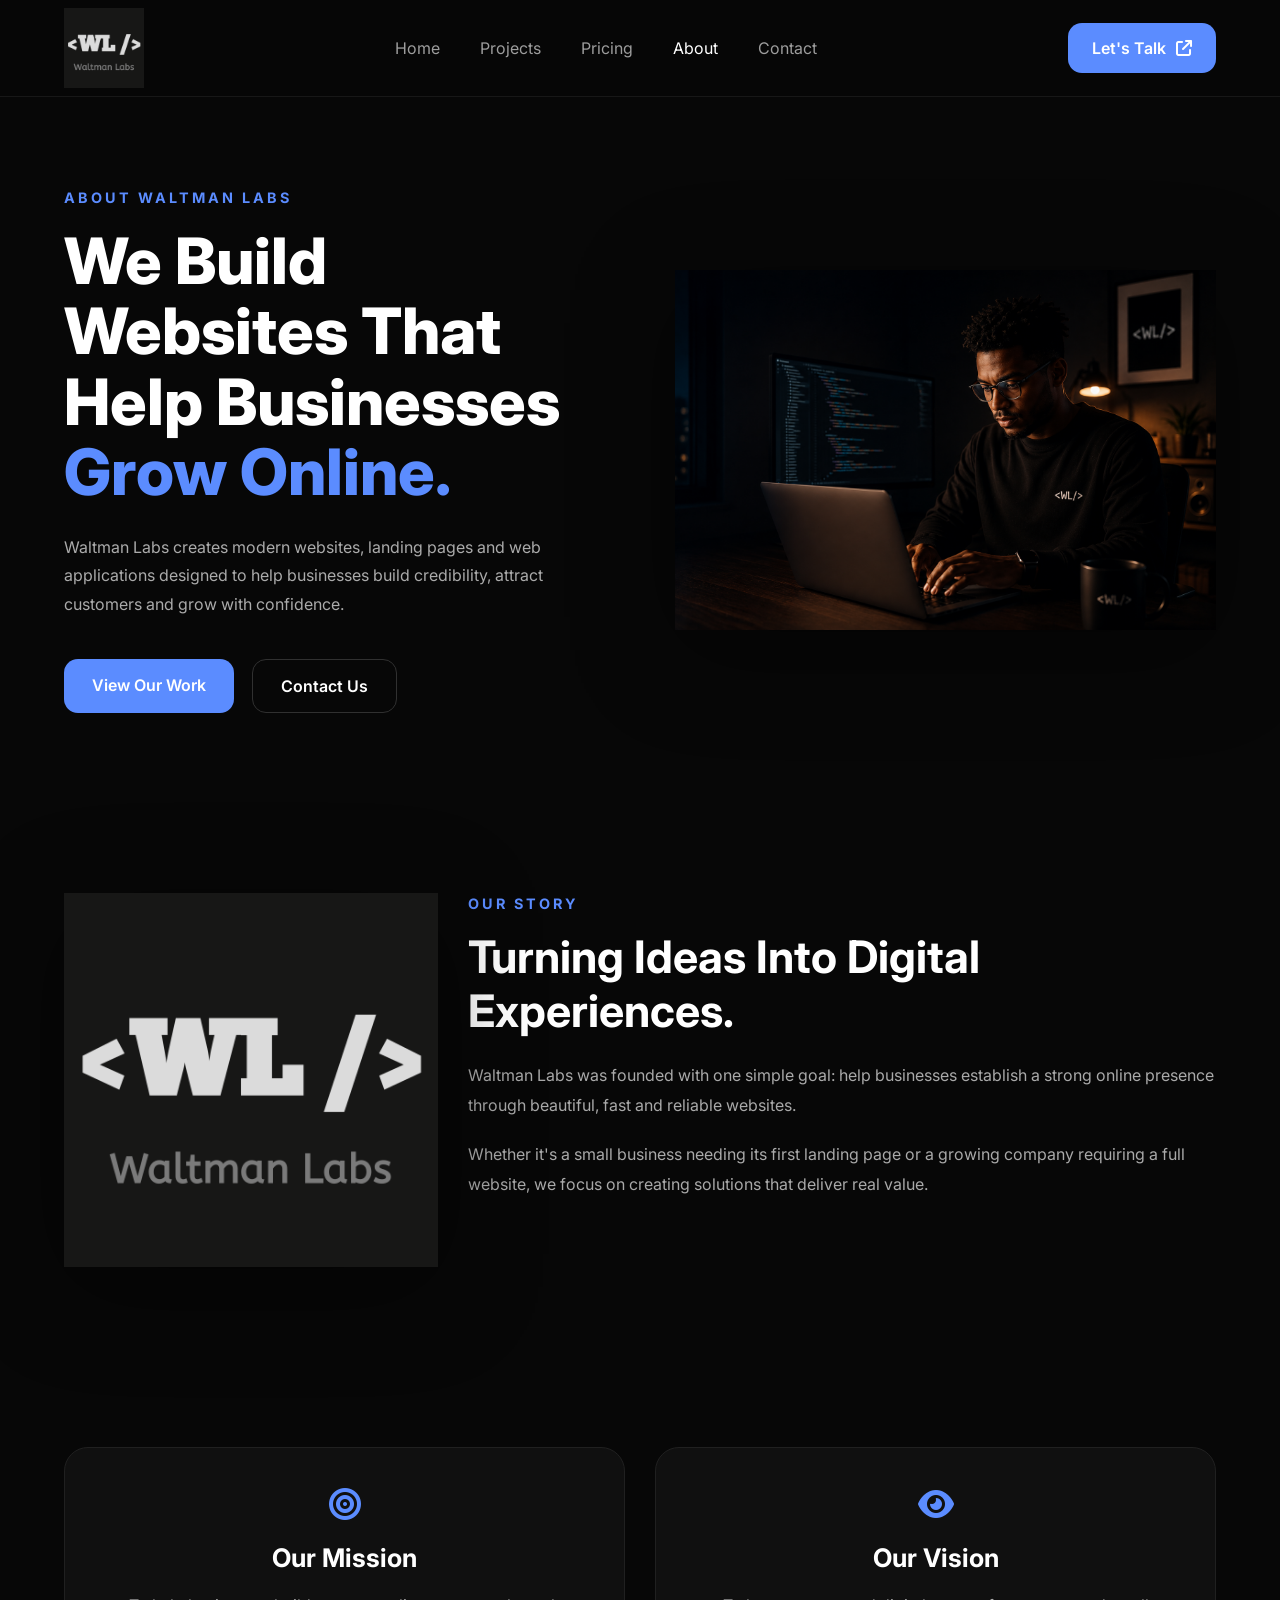
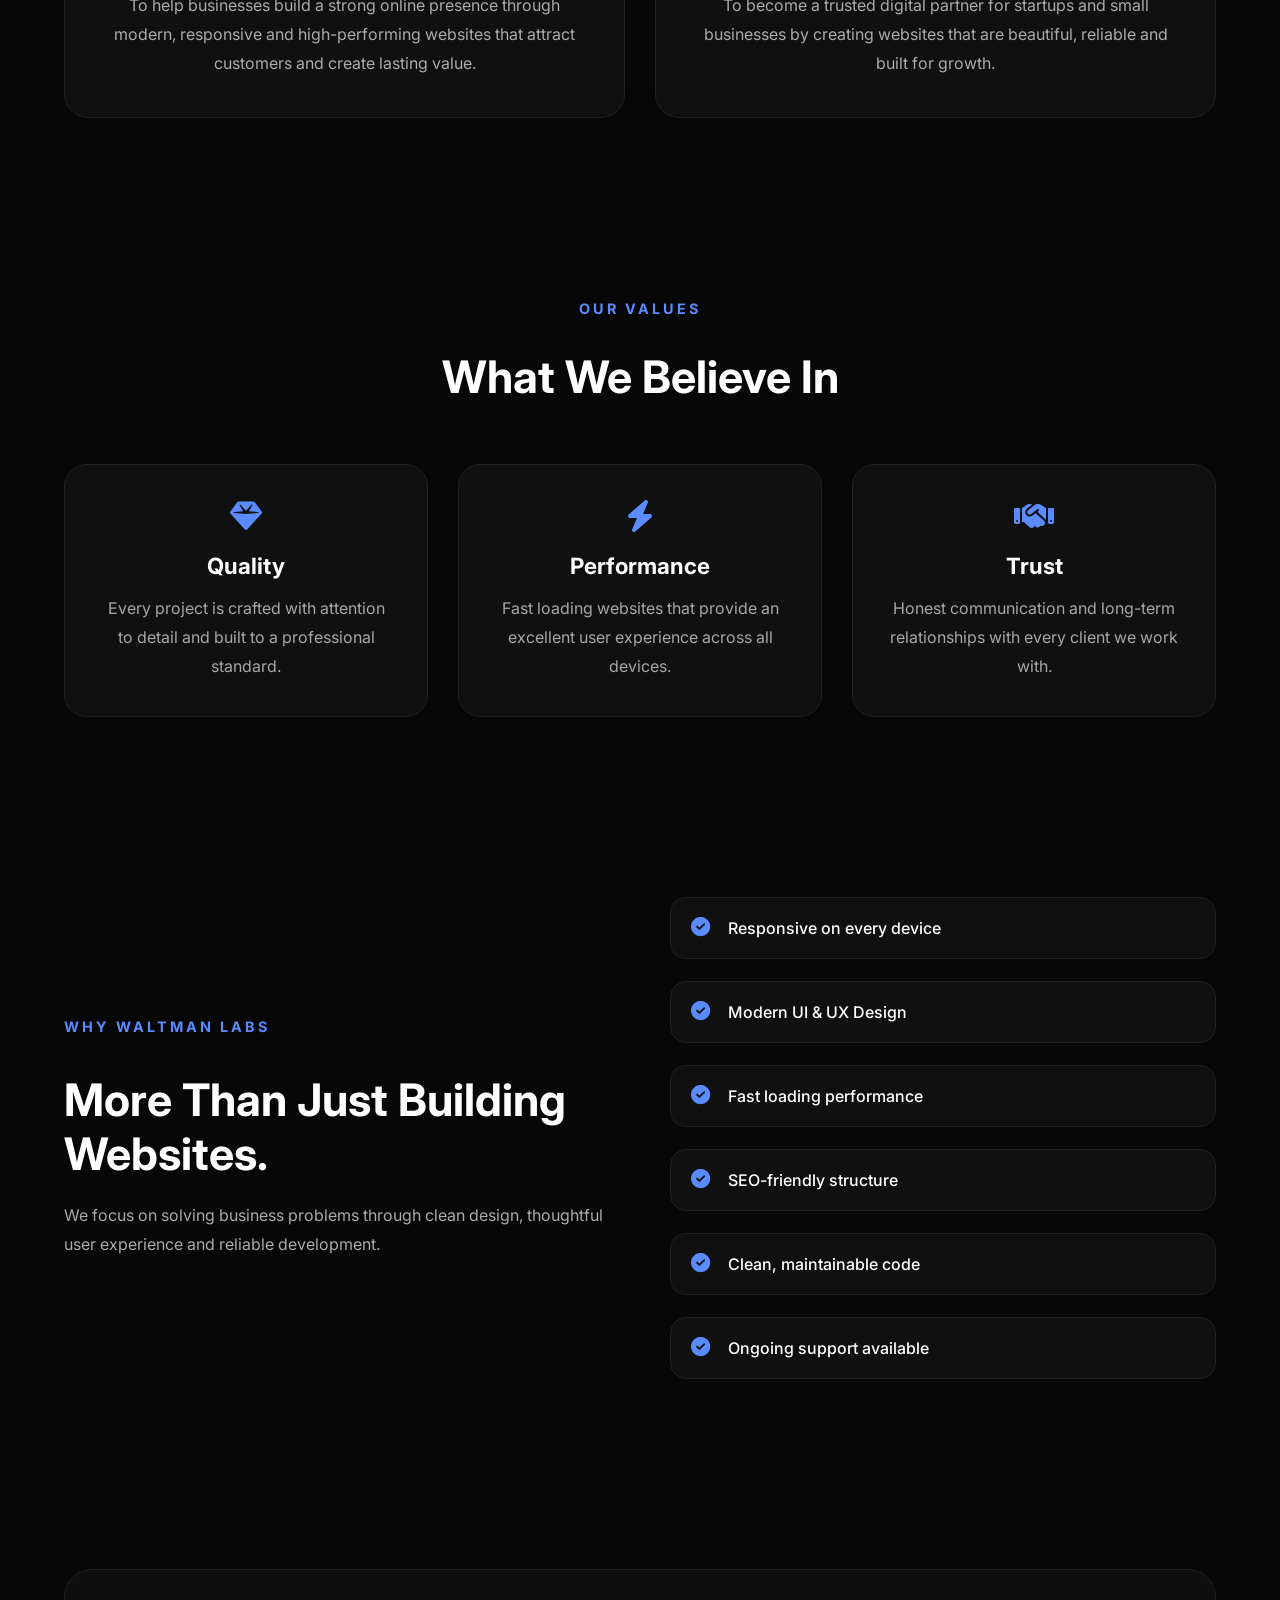
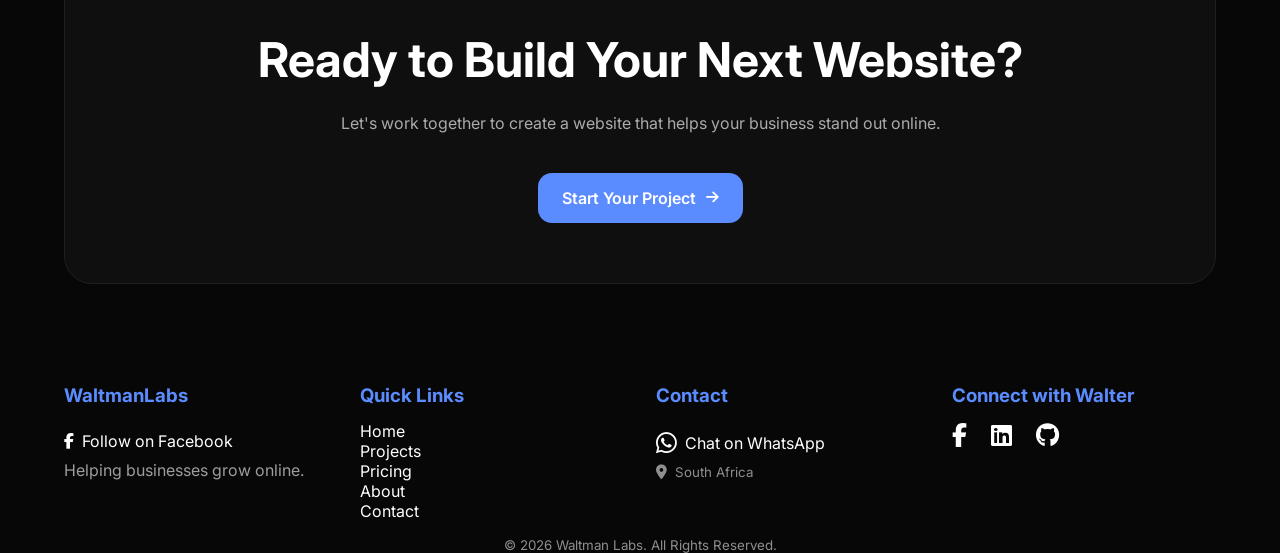
==== commit 74a8957b: "Fix responsive layout issues across pages" ====
--- a/about.html
+++ b/about.html
@@ -48,10 +48,11 @@
     
     <section class="story">
       <div class="container story-grid">
-        <div class="story-image">
-          <img src="images/WaltmanDevImage.png" alt="Our Story">
+        <div class="hero-image">
+          <img
+            src="images/WaltmanLogo.png"
+            alt="Waltman Labs Logo">
         </div>
-        
         <div class="story-content">
           <span class="section-title">OUR STORY</span>
           <h2>Turning Ideas Into Digital Experiences.</h2>
@@ -164,7 +165,7 @@
     </section>
     
     <section class="cta">
-      <div class="container cta-box"
+      <div class="container cta-box">
         
         <h2>Ready to Build Your Next Website?</h2>
         
--- a/css/pages/about.css
+++ b/css/pages/about.css
@@ -29,10 +29,10 @@
 }
 
 .hero-content h1{
-  font-size:clamp(3rem,6vw,5.5rem);
-  line-height:1.05;
+  font-size:clamp(2.8rem,5vw,4.8rem);
+  line-height:1.1;
   margin-bottom:25px;
-
+  font-weight:800;
 }
 
 .hero-content h1 span{
@@ -78,13 +78,12 @@
 }
 
 .hero-image{
-  border: 1px solid white;
-  /*How does making it flex makes a difference*/
   display:flex;
   justify-content:center;
 }
 
 .hero-image img{
+  width: 100%;
   max-width:560px;
   filter:drop-shadow(0 20px 50px rgba(0,0,0,.45));
 
@@ -96,20 +95,14 @@
 
 .story{
   padding:90px 0;
-
-}
-
-.story-grid{
+}
+
+.story-grid {
   display:grid;
-  grid-template-columns:1fr 1fr;
-  gap:70px;
-  align-items:center;
-
-}
-
-.story-image img{
-  border-radius:25px;
-}
+  grid-template-columns:1fr 2fr;
+  gap:30px;
+}
+
 
 .section-title{
   display:inline-block;
@@ -154,6 +147,7 @@
   border:1px solid #202020;
   border-radius:24px;
   padding:40px;
+  text-align:center;
   transition:.35s;
 
 }
@@ -342,8 +336,42 @@
 /* ---------- Tablets ---------- */
 
 @media (max-width:900px){
-
-  
+  
+  .hero-grid {
+    grid-template-columns: 1fr;
+  }
+  
+  .hero-content h1 {
+    font-size:2.5rem;
+  }
+  
+  .story {
+    padding: 12px 0px;
+  }
+  
+  .mission {
+    padding: 12px 0px;
+  }
+  
+  .story-grid {
+    grid-template-columns: 1fr;
+  }
+  
+  .values-grid {
+    grid-template-columns: 1fr 1fr;
+  }
+  
+  .cta {
+    padding: 12px;
+    margin-bottom: 60px;
+  }
+  
+  .cta-box {
+    border-radius: 16px;
+    padding: 16px;
+  }
+  
+
 }
 
 
@@ -353,22 +381,49 @@
   .container {
     width: 94%;
   }
-  
-
-}
-
-
-
-
-
-
-
-
-
-
-
-
-
-
-
-
+  .mission-grid {
+    grid-template-columns: 1fr;
+  }
+  
+  .mission-card {
+    border-radius: 16px;
+    padding: 16px;
+  }
+  
+  .values-grid {
+    grid-template-columns: 1fr;
+  }
+  
+  .value-card {
+    padding: 16px;
+    border-radius: 16px;
+  }
+  
+  .why-grid {
+    grid-template-columns: 1fr;
+  }
+
+  
+  .cta-box h2{
+    font-size:1.5rem;
+    margin-bottom:20px;
+    
+  }
+
+}
+
+
+
+
+
+
+
+
+
+
+
+
+
+
+
+
--- a/css/header.css
+++ b/css/header.css
@@ -42,7 +42,7 @@
   color:#fff;
 }
 
-.btn{
+.cta-btn{
   display:inline-flex;
   align-items:center;
   gap:10px;
@@ -55,7 +55,7 @@
 
 }
 
-.btn:hover{
+.cta-btn:hover{
   transform:translateY(-4px);
 }
 
@@ -113,7 +113,7 @@
     height: 50px;
   }
 
-  .btn {
+  .cta-btn {
     display: none;
   }
   
--- a/css/main.css
+++ b/css/main.css
@@ -33,6 +33,27 @@
   
 }
 
+.btn{
+  display:inline-flex;
+  align-items:center;
+  gap:10px;
+  background:#5b8cff;
+  color:#fff;
+  padding:15px 24px;
+  border-radius:14px;
+  font-weight:600;
+  transition:.3s;
+
+}
+
+.btn:hover{
+  transform:translateY(-4px);
+}
+
+.btn i{
+  font-size:.9rem;
+}
+
 .container{
   width:min(1200px,90%);
   margin:auto;
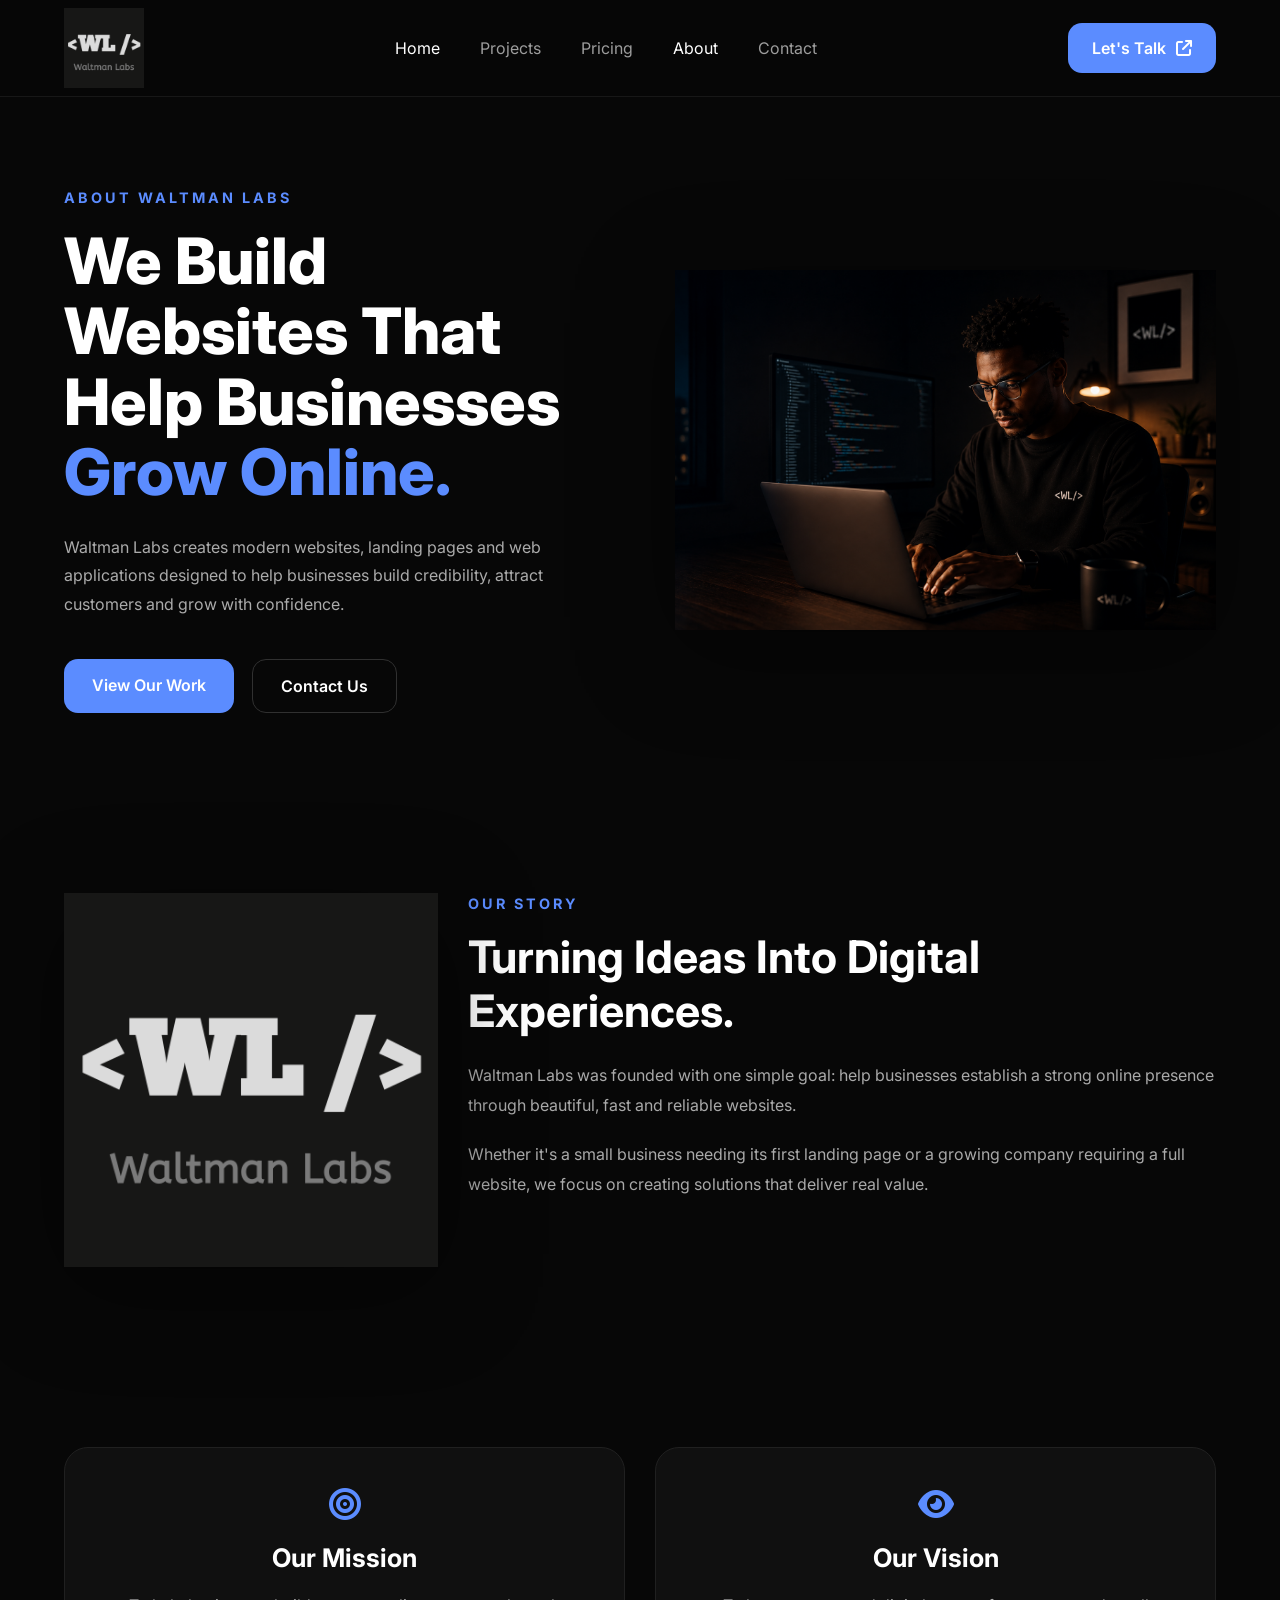
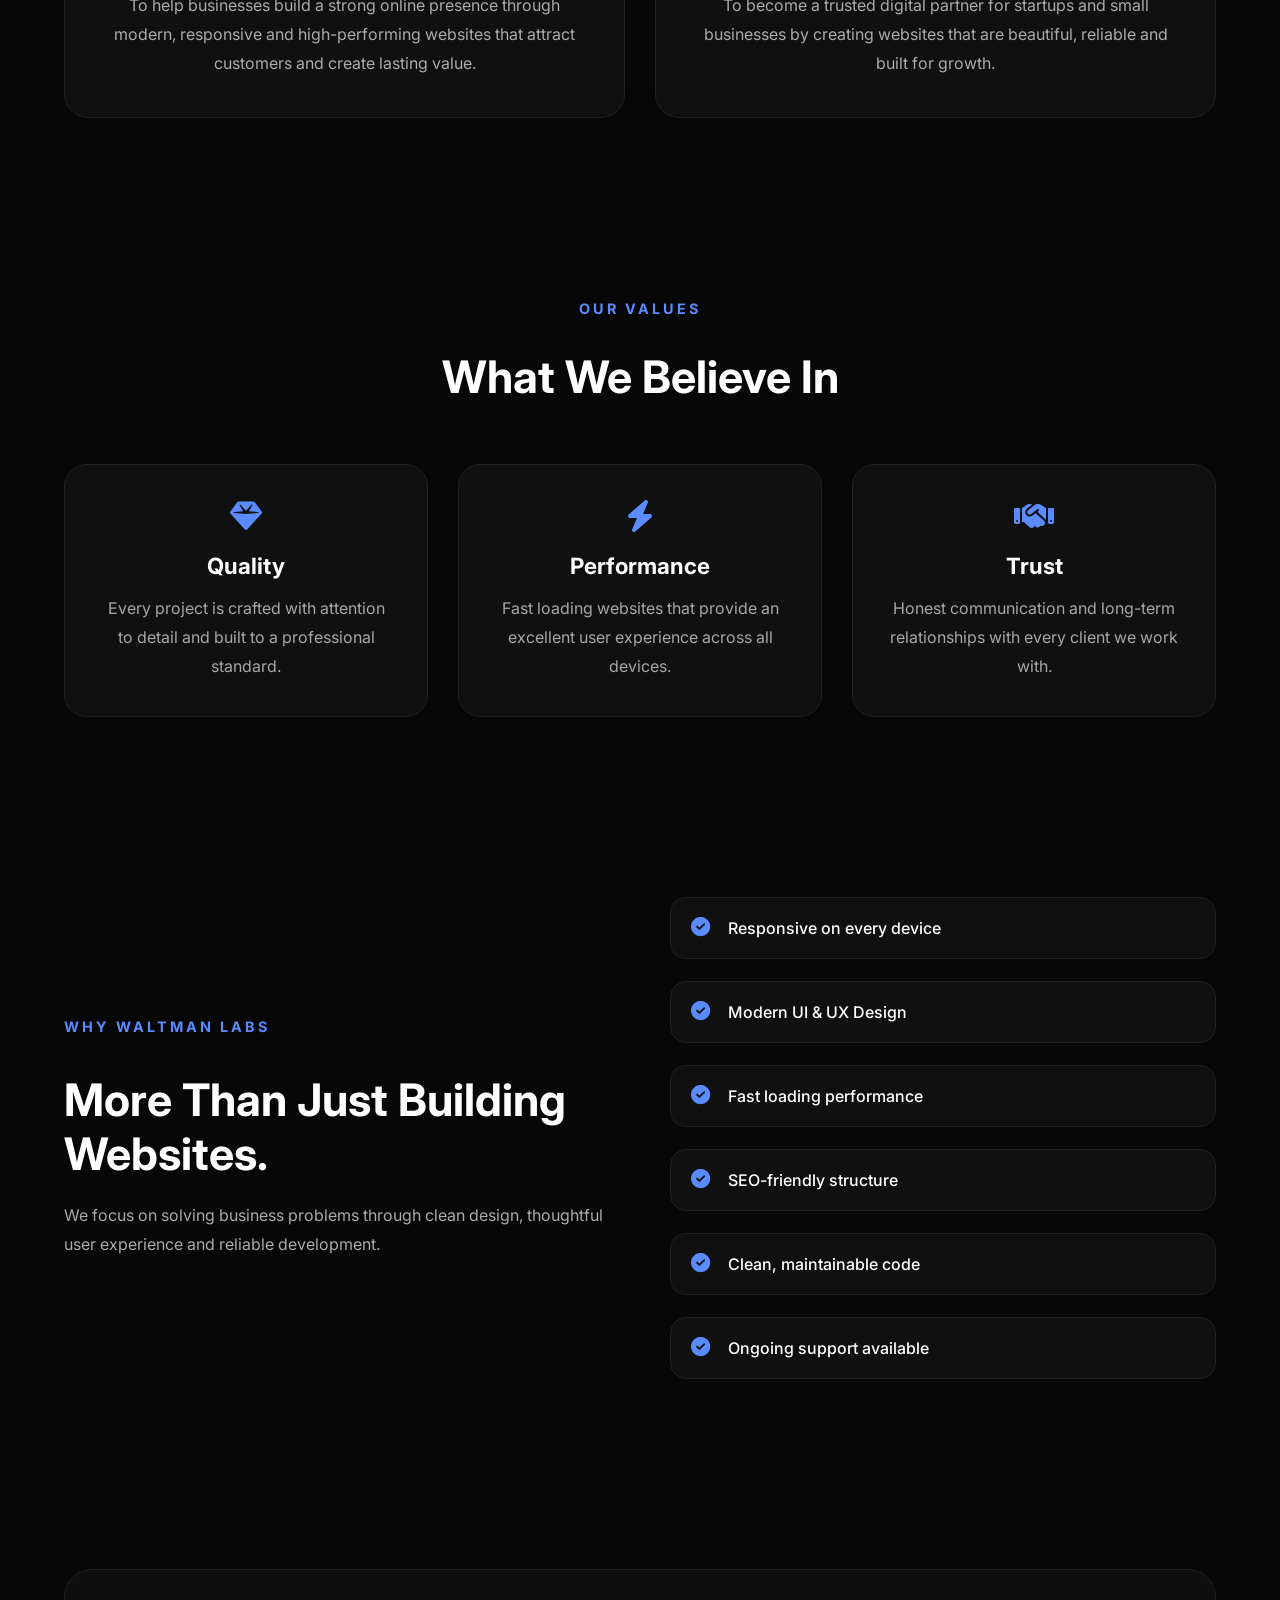
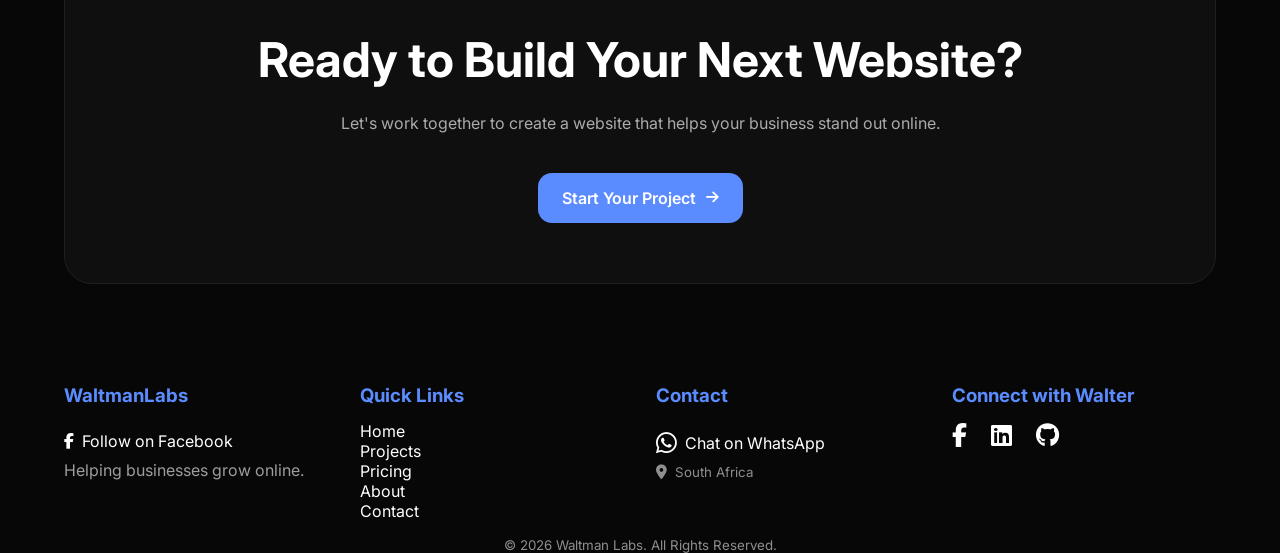
==== commit b7a7b6c3: "Add page descriptions" ====
--- a/about.html
+++ b/about.html
@@ -3,7 +3,12 @@
   <head>
     <meta charset="UTF-8">
     <meta name="viewport" content="width=device-width, initial-scale=1.0">
-    <title>About Us | Waltman Labs</title>
+    
+    <meta name="description" content="Learn more about Waltman Labs, a web development studio creating modern, responsive websites designed to help businesses build a stronger online presence.">
+    
+    <title>About | Waltman Labs</title>
+
+    <title>About | Waltman Labs</title>
 
     <link rel="stylesheet" href="css/pages/about.css">
     <link rel="stylesheet" href="css/header.css">
--- a/css/pages/about.css
+++ b/css/pages/about.css
@@ -407,23 +407,22 @@
   .cta-box h2{
     font-size:1.5rem;
     margin-bottom:20px;
-    
-  }
-
-}
-
-
-
-
-
-
-
-
-
-
-
-
-
-
-
-
+  }
+
+}
+
+
+
+
+
+
+
+
+
+
+
+
+
+
+
+
